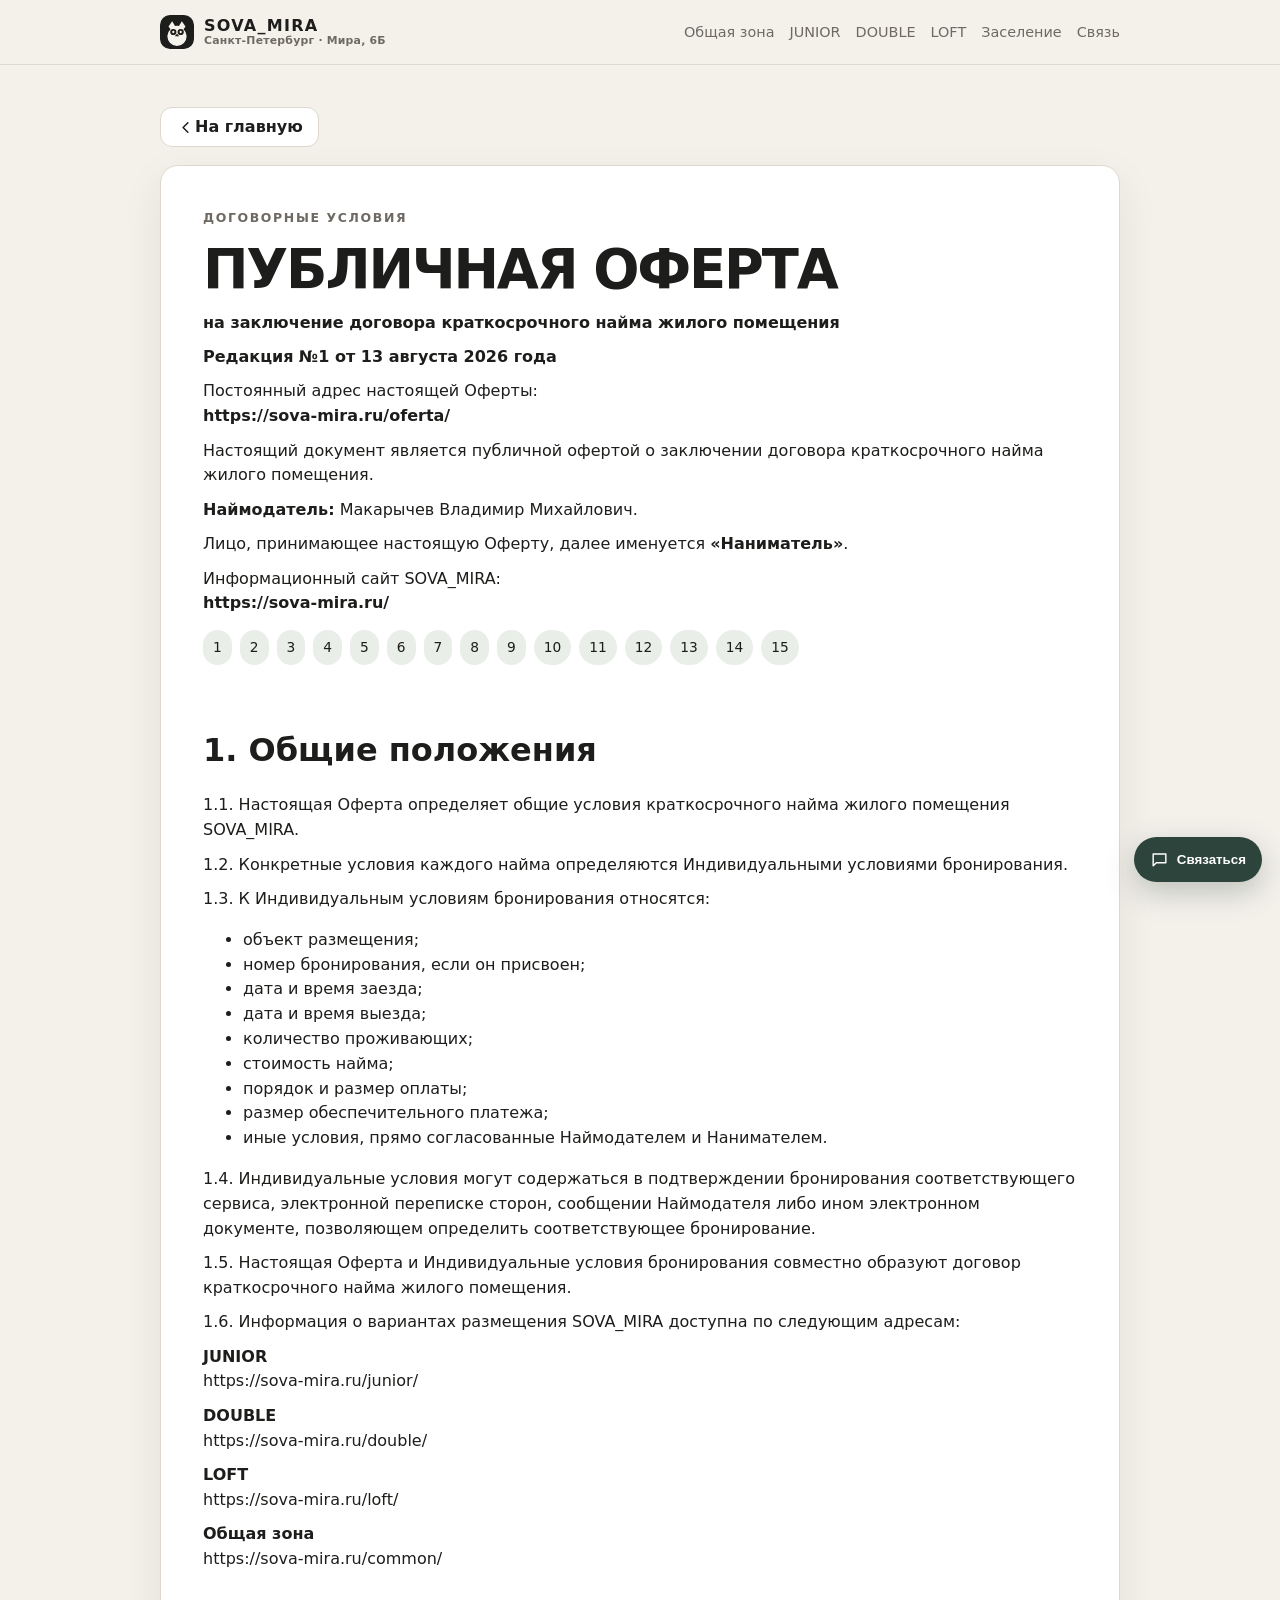
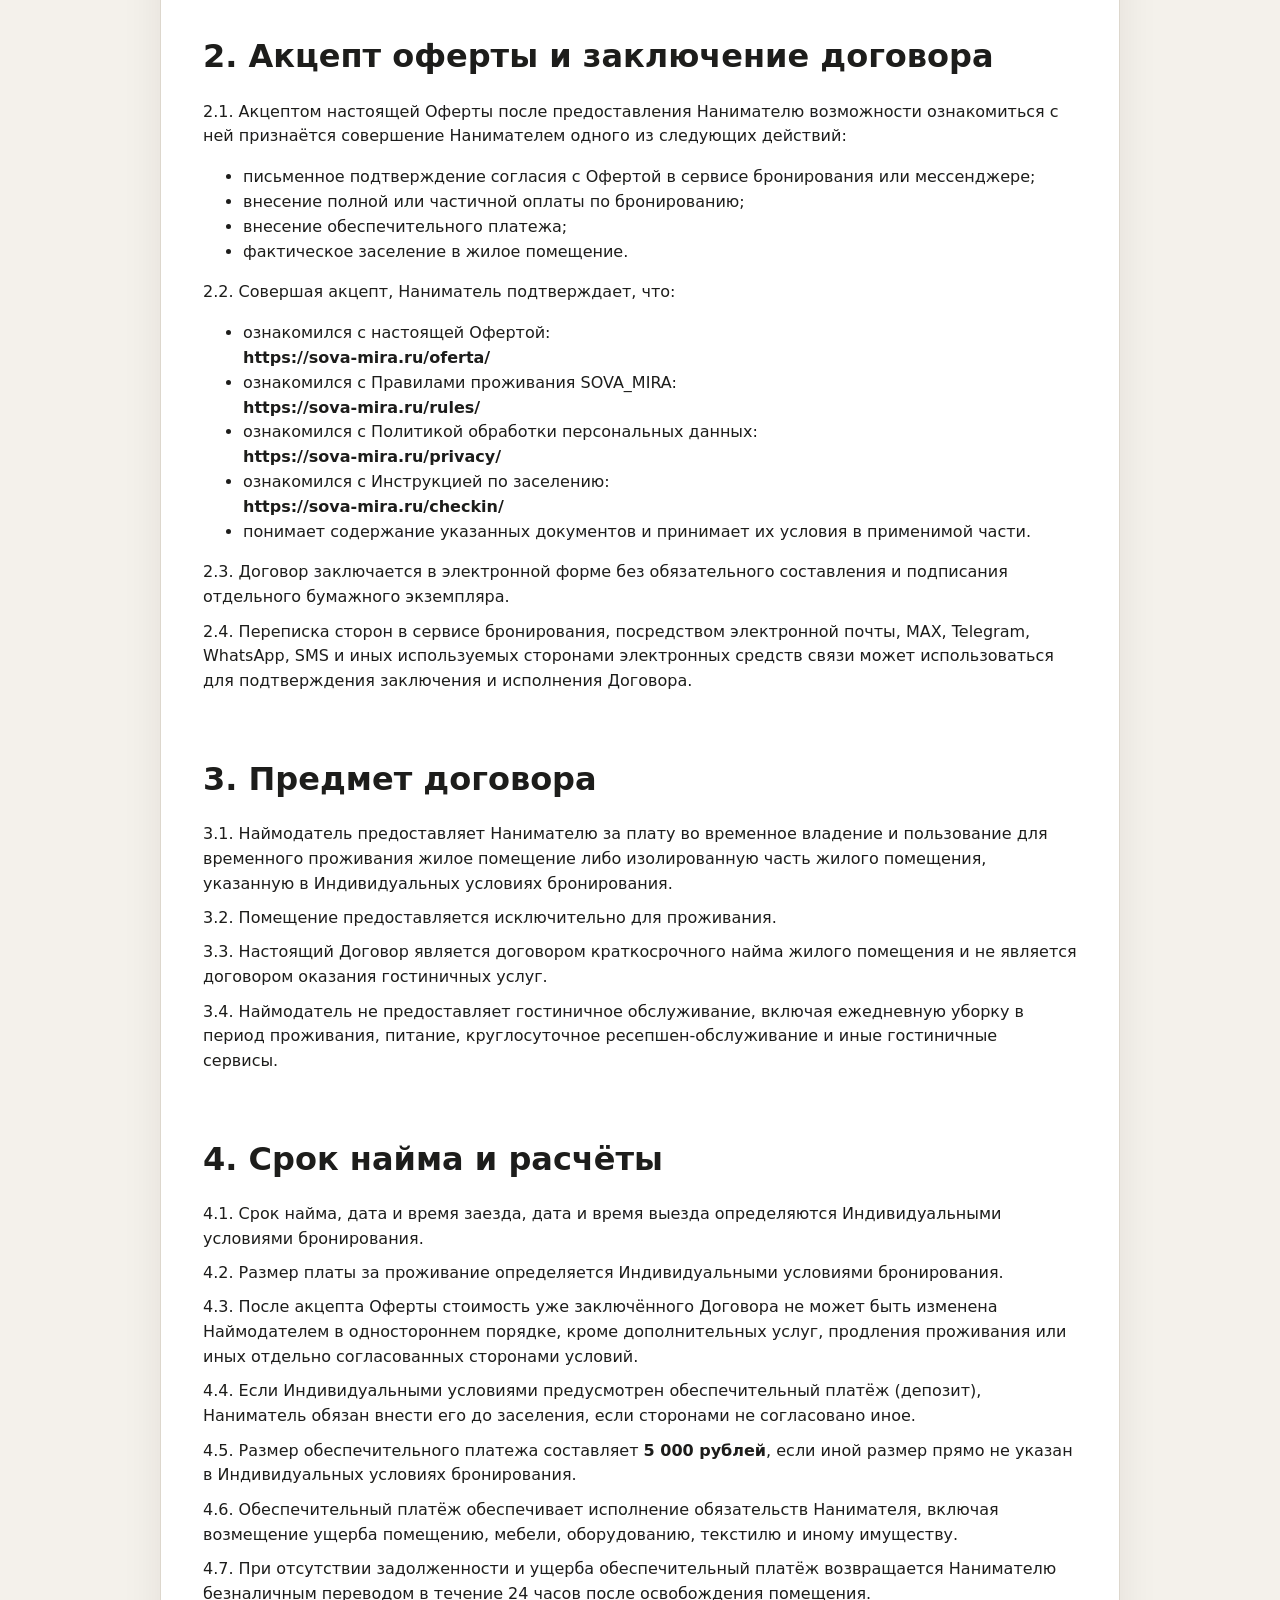
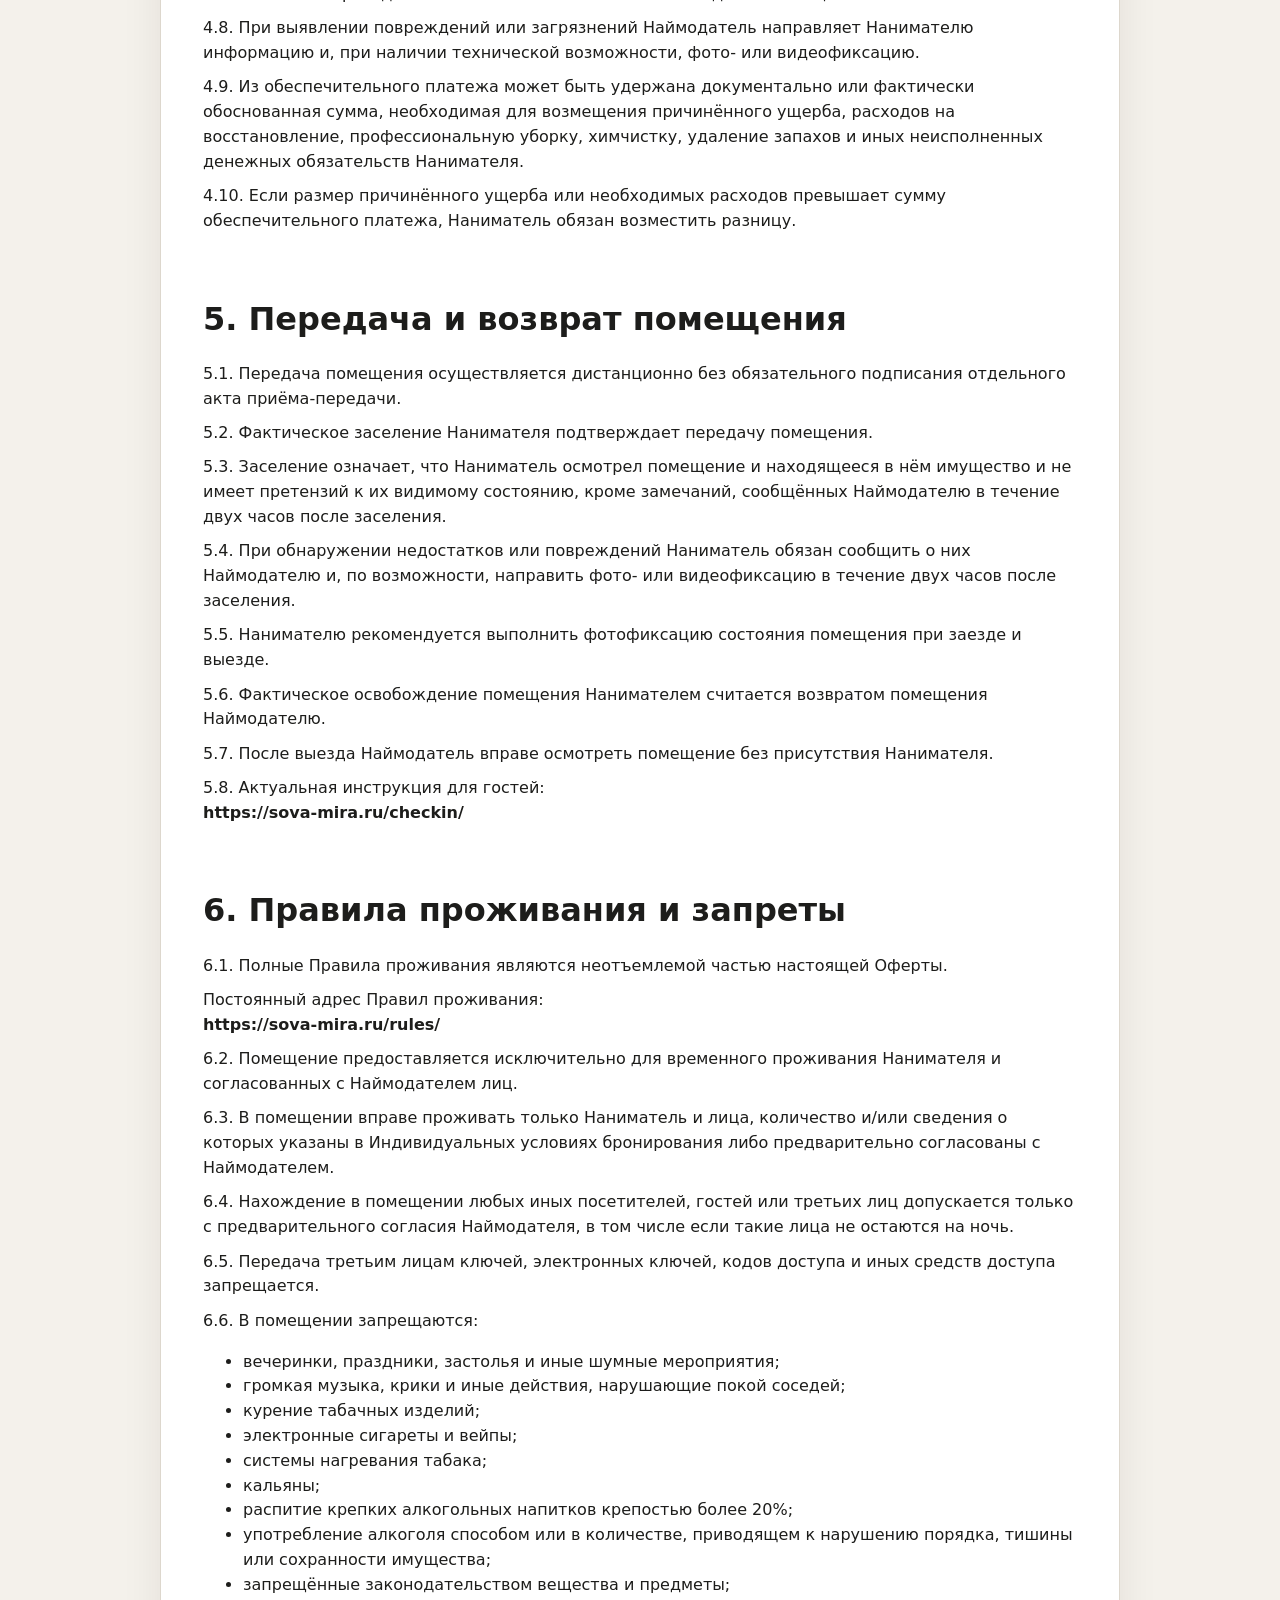
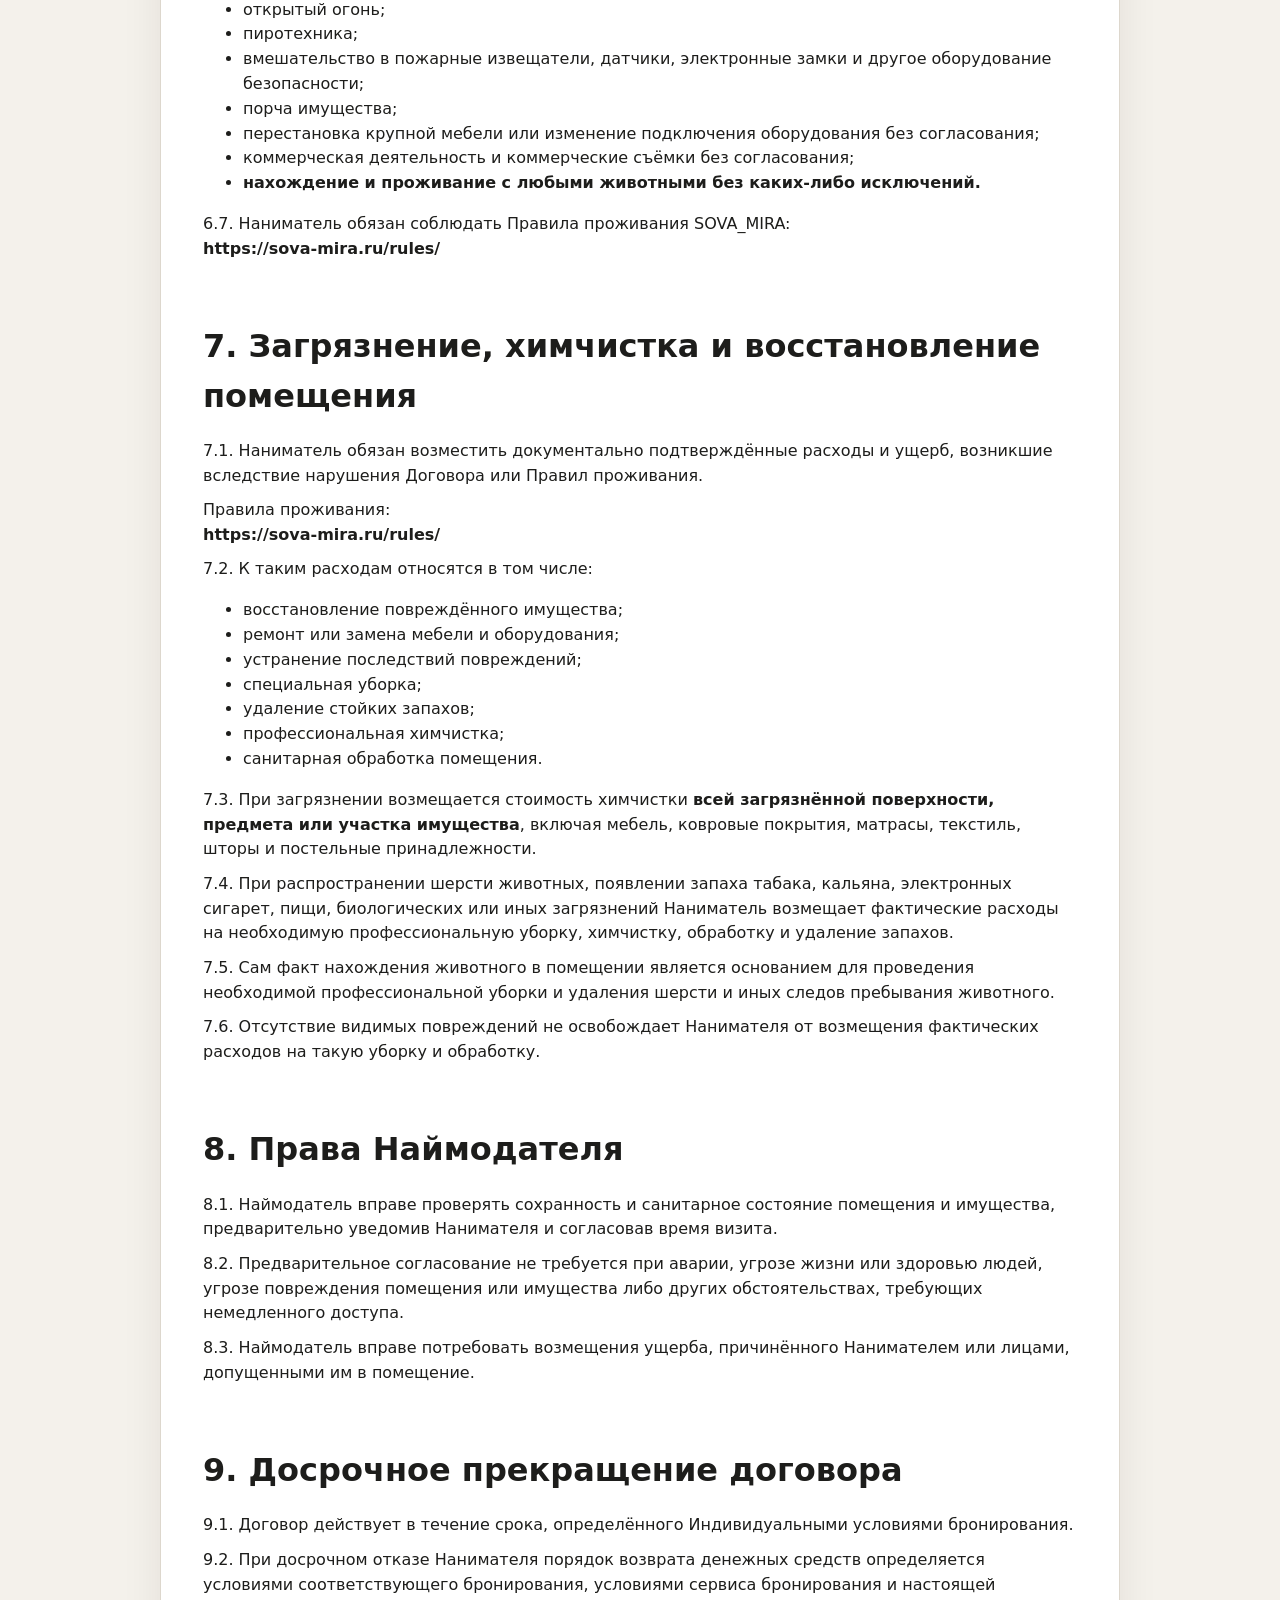
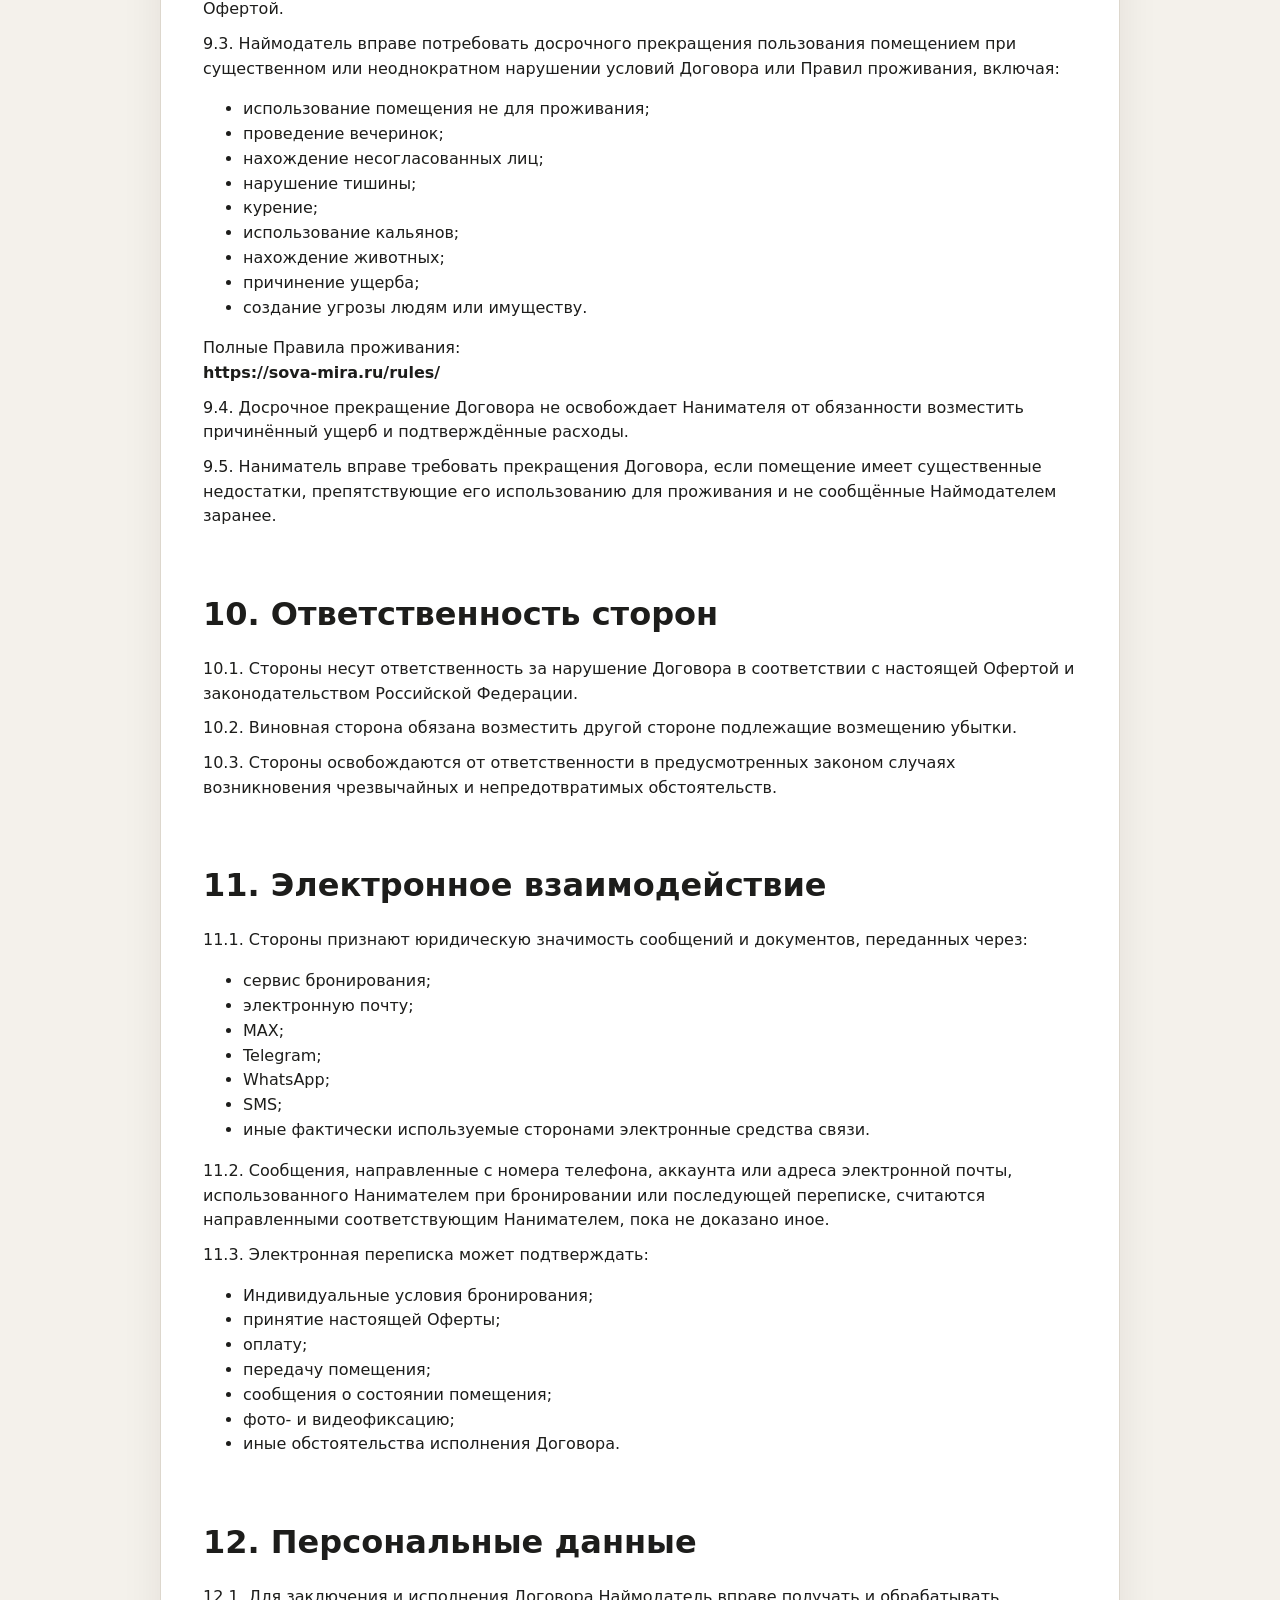
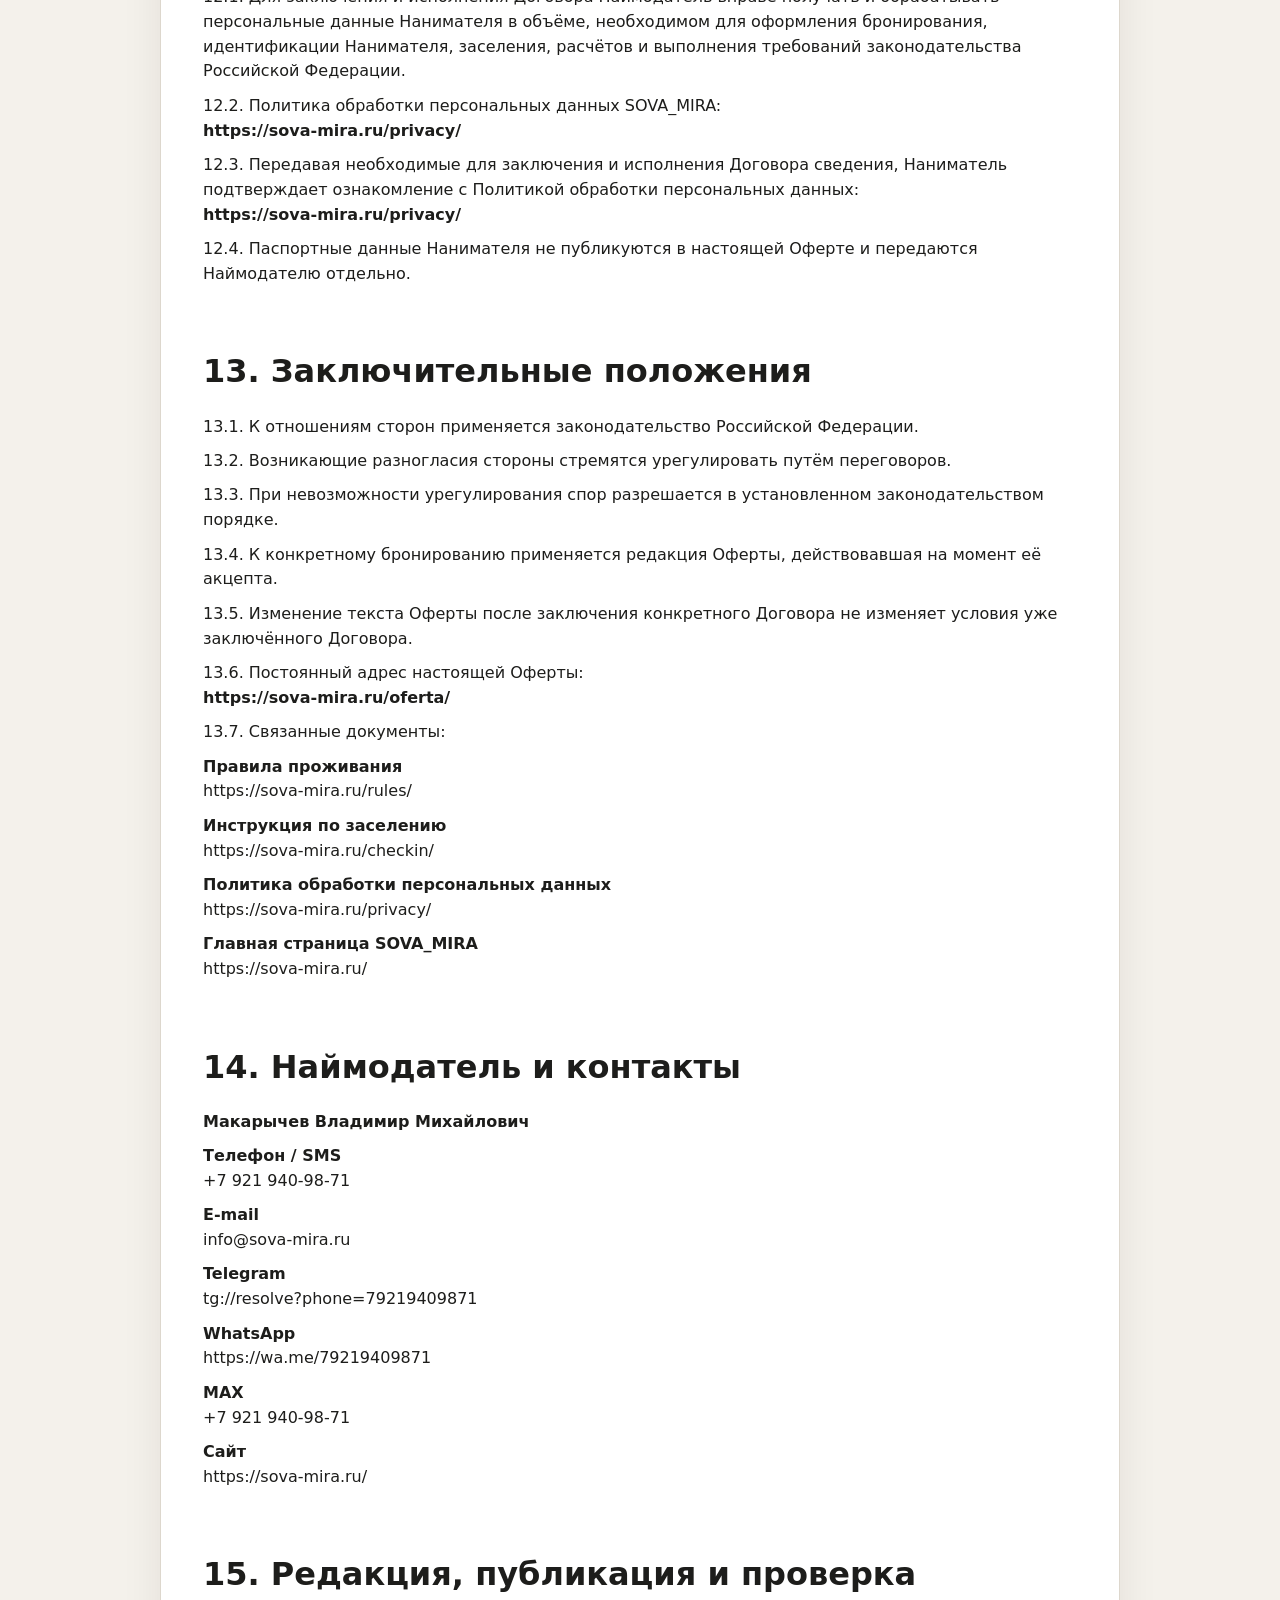
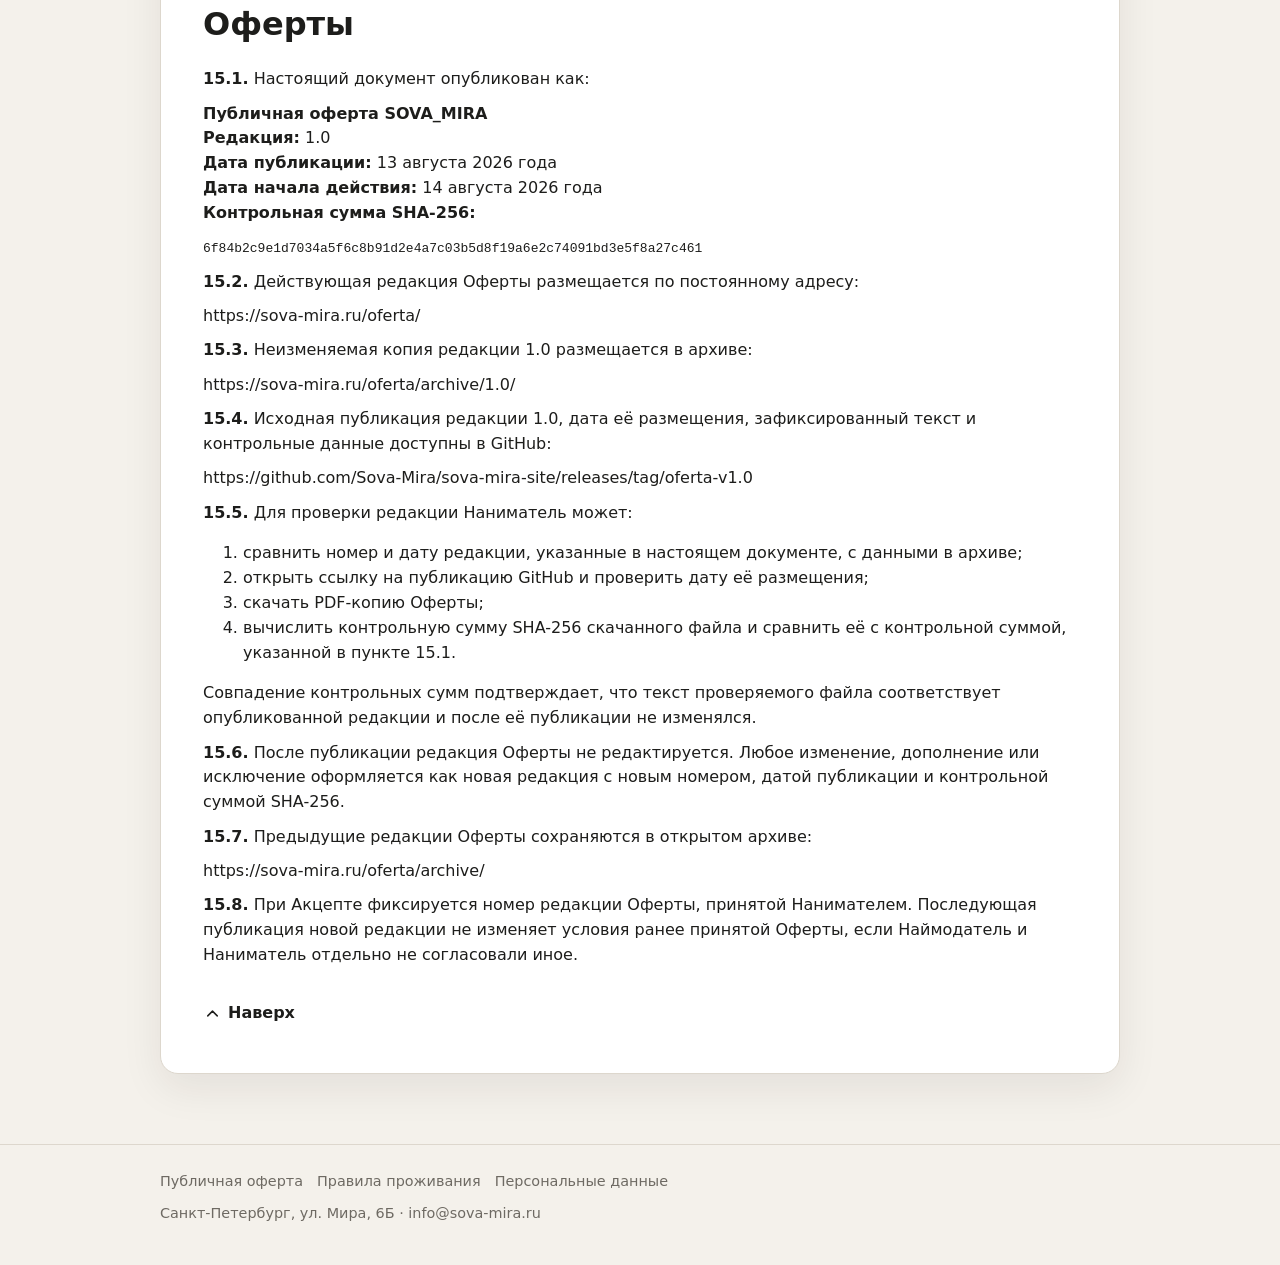
==== oferta/index.html @ 156032dc "Публикация последней версии сайта SITE4" ====
<!doctype html>
<html lang="ru">
<head>
<meta charset="utf-8">
<meta name="viewport" content="width=device-width,initial-scale=1">
<title>Публичная оферта — SOVA_MIRA</title>
<meta name="description" content="Публичная оферта SOVA_MIRA на заключение договора краткосрочного найма жилого помещения">
<link rel="stylesheet" href="/assets/styles.css"><link rel="icon" href="/favicon.svg" type="image/svg+xml">
</head>
<body>
<header><div class="wrap nav">
<a class="brand" href="/"><img src="/assets/logo.svg" alt="SOVA_MIRA"><span class="brand-copy"><span>SOVA_MIRA</span><small>Санкт-Петербург · Мира, 6Б</small></span></a>
<button class="nav-toggle" aria-label="Меню"><span class="icon"><svg viewBox="0 0 24 24" aria-hidden="true"><path d="M4 7h16M4 12h16M4 17h16" fill="none" stroke="currentColor" stroke-width="1.9" stroke-linecap="round"/></svg></span></button>
<nav>
<a href="/common/">Общая зона</a><a href="/junior/">JUNIOR</a><a href="/double/">DOUBLE</a><a href="/loft/">LOFT</a><a href="/checkin/">Заселение</a><a href="/#contact">Связь</a>
</nav></div></header>

<main><div class="wrap">
<div class="room-actions"><a class="btn" href="/"><span class="icon"><svg viewBox="0 0 24 24" aria-hidden="true"><path d="M15 18 9 12l6-6" fill="none" stroke="currentColor" stroke-width="1.9" stroke-linecap="round" stroke-linejoin="round"/></svg></span> На главную</a></div><article class="doc" id="top">
<div class="kicker">Договорные условия</div>
<h1>ПУБЛИЧНАЯ ОФЕРТА</h1>
<p><strong>на заключение договора краткосрочного найма жилого помещения</strong></p>

<p><strong>Редакция №1 от 13 августа 2026 года</strong></p>

<p>Постоянный адрес настоящей Оферты:<br>
<strong>https://sova-mira.ru/oferta/</strong></p>

<p>Настоящий документ является публичной офертой о заключении договора краткосрочного найма жилого помещения.</p>

<p><strong>Наймодатель:</strong> Макарычев Владимир Михайлович.</p>

<p>Лицо, принимающее настоящую Оферту, далее именуется <strong>«Наниматель»</strong>.</p>

<p>Информационный сайт SOVA_MIRA:<br>
<strong>https://sova-mira.ru/</strong></p><div class="legal-toc"><a href="#sec-1">1</a><a href="#sec-2">2</a><a href="#sec-3">3</a><a href="#sec-4">4</a><a href="#sec-5">5</a><a href="#sec-6">6</a><a href="#sec-7">7</a><a href="#sec-8">8</a><a href="#sec-9">9</a><a href="#sec-10">10</a><a href="#sec-11">11</a><a href="#sec-12">12</a><a href="#sec-13">13</a><a href="#sec-14">14</a><a href="#sec-15">15</a></div><h2 id="sec-1">1. Общие положения</h2>

<p>1.1. Настоящая Оферта определяет общие условия краткосрочного найма жилого помещения SOVA_MIRA.</p>

<p>1.2. Конкретные условия каждого найма определяются Индивидуальными условиями бронирования.</p>

<p>1.3. К Индивидуальным условиям бронирования относятся:</p>
<ul>
<li>объект размещения;</li>
<li>номер бронирования, если он присвоен;</li>
<li>дата и время заезда;</li>
<li>дата и время выезда;</li>
<li>количество проживающих;</li>
<li>стоимость найма;</li>
<li>порядок и размер оплаты;</li>
<li>размер обеспечительного платежа;</li>
<li>иные условия, прямо согласованные Наймодателем и Нанимателем.</li>
</ul>

<p>1.4. Индивидуальные условия могут содержаться в подтверждении бронирования соответствующего сервиса, электронной переписке сторон, сообщении Наймодателя либо ином электронном документе, позволяющем определить соответствующее бронирование.</p>

<p>1.5. Настоящая Оферта и Индивидуальные условия бронирования совместно образуют договор краткосрочного найма жилого помещения.</p>

<p>1.6. Информация о вариантах размещения SOVA_MIRA доступна по следующим адресам:</p>

<p><strong>JUNIOR</strong><br>
https://sova-mira.ru/junior/</p>

<p><strong>DOUBLE</strong><br>
https://sova-mira.ru/double/</p>

<p><strong>LOFT</strong><br>
https://sova-mira.ru/loft/</p>

<p><strong>Общая зона</strong><br>
https://sova-mira.ru/common/</p>

<h2 id="sec-2">2. Акцепт оферты и заключение договора</h2>

<p>2.1. Акцептом настоящей Оферты после предоставления Нанимателю возможности ознакомиться с ней признаётся совершение Нанимателем одного из следующих действий:</p>
<ul>
<li>письменное подтверждение согласия с Офертой в сервисе бронирования или мессенджере;</li>
<li>внесение полной или частичной оплаты по бронированию;</li>
<li>внесение обеспечительного платежа;</li>
<li>фактическое заселение в жилое помещение.</li>
</ul>

<p>2.2. Совершая акцепт, Наниматель подтверждает, что:</p>
<ul>
<li>ознакомился с настоящей Офертой:<br><strong>https://sova-mira.ru/oferta/</strong></li>
<li>ознакомился с Правилами проживания SOVA_MIRA:<br><strong>https://sova-mira.ru/rules/</strong></li>
<li>ознакомился с Политикой обработки персональных данных:<br><strong>https://sova-mira.ru/privacy/</strong></li>
<li>ознакомился с Инструкцией по заселению:<br><strong>https://sova-mira.ru/checkin/</strong></li>
<li>понимает содержание указанных документов и принимает их условия в применимой части.</li>
</ul>

<p>2.3. Договор заключается в электронной форме без обязательного составления и подписания отдельного бумажного экземпляра.</p>

<p>2.4. Переписка сторон в сервисе бронирования, посредством электронной почты, MAX, Telegram, WhatsApp, SMS и иных используемых сторонами электронных средств связи может использоваться для подтверждения заключения и исполнения Договора.</p>

<h2 id="sec-3">3. Предмет договора</h2>

<p>3.1. Наймодатель предоставляет Нанимателю за плату во временное владение и пользование для временного проживания жилое помещение либо изолированную часть жилого помещения, указанную в Индивидуальных условиях бронирования.</p>

<p>3.2. Помещение предоставляется исключительно для проживания.</p>

<p>3.3. Настоящий Договор является договором краткосрочного найма жилого помещения и не является договором оказания гостиничных услуг.</p>

<p>3.4. Наймодатель не предоставляет гостиничное обслуживание, включая ежедневную уборку в период проживания, питание, круглосуточное ресепшен-обслуживание и иные гостиничные сервисы.</p>

<h2 id="sec-4">4. Срок найма и расчёты</h2>

<p>4.1. Срок найма, дата и время заезда, дата и время выезда определяются Индивидуальными условиями бронирования.</p>

<p>4.2. Размер платы за проживание определяется Индивидуальными условиями бронирования.</p>

<p>4.3. После акцепта Оферты стоимость уже заключённого Договора не может быть изменена Наймодателем в одностороннем порядке, кроме дополнительных услуг, продления проживания или иных отдельно согласованных сторонами условий.</p>

<p>4.4. Если Индивидуальными условиями предусмотрен обеспечительный платёж (депозит), Наниматель обязан внести его до заселения, если сторонами не согласовано иное.</p>

<p>4.5. Размер обеспечительного платежа составляет <strong>5 000 рублей</strong>, если иной размер прямо не указан в Индивидуальных условиях бронирования.</p>

<p>4.6. Обеспечительный платёж обеспечивает исполнение обязательств Нанимателя, включая возмещение ущерба помещению, мебели, оборудованию, текстилю и иному имуществу.</p>

<p>4.7. При отсутствии задолженности и ущерба обеспечительный платёж возвращается Нанимателю безналичным переводом в течение 24 часов после освобождения помещения.</p>

<p>4.8. При выявлении повреждений или загрязнений Наймодатель направляет Нанимателю информацию и, при наличии технической возможности, фото- или видеофиксацию.</p>

<p>4.9. Из обеспечительного платежа может быть удержана документально или фактически обоснованная сумма, необходимая для возмещения причинённого ущерба, расходов на восстановление, профессиональную уборку, химчистку, удаление запахов и иных неисполненных денежных обязательств Нанимателя.</p>

<p>4.10. Если размер причинённого ущерба или необходимых расходов превышает сумму обеспечительного платежа, Наниматель обязан возместить разницу.</p>

<h2 id="sec-5">5. Передача и возврат помещения</h2>

<p>5.1. Передача помещения осуществляется дистанционно без обязательного подписания отдельного акта приёма-передачи.</p>

<p>5.2. Фактическое заселение Нанимателя подтверждает передачу помещения.</p>

<p>5.3. Заселение означает, что Наниматель осмотрел помещение и находящееся в нём имущество и не имеет претензий к их видимому состоянию, кроме замечаний, сообщённых Наймодателю в течение двух часов после заселения.</p>

<p>5.4. При обнаружении недостатков или повреждений Наниматель обязан сообщить о них Наймодателю и, по возможности, направить фото- или видеофиксацию в течение двух часов после заселения.</p>

<p>5.5. Нанимателю рекомендуется выполнить фотофиксацию состояния помещения при заезде и выезде.</p>

<p>5.6. Фактическое освобождение помещения Нанимателем считается возвратом помещения Наймодателю.</p>

<p>5.7. После выезда Наймодатель вправе осмотреть помещение без присутствия Нанимателя.</p>

<p>5.8. Актуальная инструкция для гостей:<br>
<strong>https://sova-mira.ru/checkin/</strong></p>

<h2 id="sec-6">6. Правила проживания и запреты</h2>

<p>6.1. Полные Правила проживания являются неотъемлемой частью настоящей Оферты.</p>

<p>Постоянный адрес Правил проживания:<br>
<strong>https://sova-mira.ru/rules/</strong></p>

<p>6.2. Помещение предоставляется исключительно для временного проживания Нанимателя и согласованных с Наймодателем лиц.</p>

<p>6.3. В помещении вправе проживать только Наниматель и лица, количество и/или сведения о которых указаны в Индивидуальных условиях бронирования либо предварительно согласованы с Наймодателем.</p>

<p>6.4. Нахождение в помещении любых иных посетителей, гостей или третьих лиц допускается только с предварительного согласия Наймодателя, в том числе если такие лица не остаются на ночь.</p>

<p>6.5. Передача третьим лицам ключей, электронных ключей, кодов доступа и иных средств доступа запрещается.</p>

<p>6.6. В помещении запрещаются:</p>
<ul>
<li>вечеринки, праздники, застолья и иные шумные мероприятия;</li>
<li>громкая музыка, крики и иные действия, нарушающие покой соседей;</li>
<li>курение табачных изделий;</li>
<li>электронные сигареты и вейпы;</li>
<li>системы нагревания табака;</li>
<li>кальяны;</li>
<li>распитие крепких алкогольных напитков крепостью более 20%;</li>
<li>употребление алкоголя способом или в количестве, приводящем к нарушению порядка, тишины или сохранности имущества;</li>
<li>запрещённые законодательством вещества и предметы;</li>
<li>открытый огонь;</li>
<li>пиротехника;</li>
<li>вмешательство в пожарные извещатели, датчики, электронные замки и другое оборудование безопасности;</li>
<li>порча имущества;</li>
<li>перестановка крупной мебели или изменение подключения оборудования без согласования;</li>
<li>коммерческая деятельность и коммерческие съёмки без согласования;</li>
<li><strong>нахождение и проживание с любыми животными без каких-либо исключений.</strong></li>
</ul>

<p>6.7. Наниматель обязан соблюдать Правила проживания SOVA_MIRA:<br>
<strong>https://sova-mira.ru/rules/</strong></p>

<h2 id="sec-7">7. Загрязнение, химчистка и восстановление помещения</h2>

<p>7.1. Наниматель обязан возместить документально подтверждённые расходы и ущерб, возникшие вследствие нарушения Договора или Правил проживания.</p>

<p>Правила проживания:<br>
<strong>https://sova-mira.ru/rules/</strong></p>

<p>7.2. К таким расходам относятся в том числе:</p>
<ul>
<li>восстановление повреждённого имущества;</li>
<li>ремонт или замена мебели и оборудования;</li>
<li>устранение последствий повреждений;</li>
<li>специальная уборка;</li>
<li>удаление стойких запахов;</li>
<li>профессиональная химчистка;</li>
<li>санитарная обработка помещения.</li>
</ul>

<p>7.3. При загрязнении возмещается стоимость химчистки <strong>всей загрязнённой поверхности, предмета или участка имущества</strong>, включая мебель, ковровые покрытия, матрасы, текстиль, шторы и постельные принадлежности.</p>

<p>7.4. При распространении шерсти животных, появлении запаха табака, кальяна, электронных сигарет, пищи, биологических или иных загрязнений Наниматель возмещает фактические расходы на необходимую профессиональную уборку, химчистку, обработку и удаление запахов.</p>

<p>7.5. Сам факт нахождения животного в помещении является основанием для проведения необходимой профессиональной уборки и удаления шерсти и иных следов пребывания животного.</p>

<p>7.6. Отсутствие видимых повреждений не освобождает Нанимателя от возмещения фактических расходов на такую уборку и обработку.</p>

<h2 id="sec-8">8. Права Наймодателя</h2>

<p>8.1. Наймодатель вправе проверять сохранность и санитарное состояние помещения и имущества, предварительно уведомив Нанимателя и согласовав время визита.</p>

<p>8.2. Предварительное согласование не требуется при аварии, угрозе жизни или здоровью людей, угрозе повреждения помещения или имущества либо других обстоятельствах, требующих немедленного доступа.</p>

<p>8.3. Наймодатель вправе потребовать возмещения ущерба, причинённого Нанимателем или лицами, допущенными им в помещение.</p>

<h2 id="sec-9">9. Досрочное прекращение договора</h2>

<p>9.1. Договор действует в течение срока, определённого Индивидуальными условиями бронирования.</p>

<p>9.2. При досрочном отказе Нанимателя порядок возврата денежных средств определяется условиями соответствующего бронирования, условиями сервиса бронирования и настоящей Офертой.</p>

<p>9.3. Наймодатель вправе потребовать досрочного прекращения пользования помещением при существенном или неоднократном нарушении условий Договора или Правил проживания, включая:</p>
<ul>
<li>использование помещения не для проживания;</li>
<li>проведение вечеринок;</li>
<li>нахождение несогласованных лиц;</li>
<li>нарушение тишины;</li>
<li>курение;</li>
<li>использование кальянов;</li>
<li>нахождение животных;</li>
<li>причинение ущерба;</li>
<li>создание угрозы людям или имуществу.</li>
</ul>

<p>Полные Правила проживания:<br>
<strong>https://sova-mira.ru/rules/</strong></p>

<p>9.4. Досрочное прекращение Договора не освобождает Нанимателя от обязанности возместить причинённый ущерб и подтверждённые расходы.</p>

<p>9.5. Наниматель вправе требовать прекращения Договора, если помещение имеет существенные недостатки, препятствующие его использованию для проживания и не сообщённые Наймодателем заранее.</p>

<h2 id="sec-10">10. Ответственность сторон</h2>

<p>10.1. Стороны несут ответственность за нарушение Договора в соответствии с настоящей Офертой и законодательством Российской Федерации.</p>

<p>10.2. Виновная сторона обязана возместить другой стороне подлежащие возмещению убытки.</p>

<p>10.3. Стороны освобождаются от ответственности в предусмотренных законом случаях возникновения чрезвычайных и непредотвратимых обстоятельств.</p>

<h2 id="sec-11">11. Электронное взаимодействие</h2>

<p>11.1. Стороны признают юридическую значимость сообщений и документов, переданных через:</p>
<ul>
<li>сервис бронирования;</li>
<li>электронную почту;</li>
<li>MAX;</li>
<li>Telegram;</li>
<li>WhatsApp;</li>
<li>SMS;</li>
<li>иные фактически используемые сторонами электронные средства связи.</li>
</ul>

<p>11.2. Сообщения, направленные с номера телефона, аккаунта или адреса электронной почты, использованного Нанимателем при бронировании или последующей переписке, считаются направленными соответствующим Нанимателем, пока не доказано иное.</p>

<p>11.3. Электронная переписка может подтверждать:</p>
<ul>
<li>Индивидуальные условия бронирования;</li>
<li>принятие настоящей Оферты;</li>
<li>оплату;</li>
<li>передачу помещения;</li>
<li>сообщения о состоянии помещения;</li>
<li>фото- и видеофиксацию;</li>
<li>иные обстоятельства исполнения Договора.</li>
</ul>

<h2 id="sec-12">12. Персональные данные</h2>

<p>12.1. Для заключения и исполнения Договора Наймодатель вправе получать и обрабатывать персональные данные Нанимателя в объёме, необходимом для оформления бронирования, идентификации Нанимателя, заселения, расчётов и выполнения требований законодательства Российской Федерации.</p>

<p>12.2. Политика обработки персональных данных SOVA_MIRA:<br>
<strong>https://sova-mira.ru/privacy/</strong></p>

<p>12.3. Передавая необходимые для заключения и исполнения Договора сведения, Наниматель подтверждает ознакомление с Политикой обработки персональных данных:<br>
<strong>https://sova-mira.ru/privacy/</strong></p>

<p>12.4. Паспортные данные Нанимателя не публикуются в настоящей Оферте и передаются Наймодателю отдельно.</p>

<h2 id="sec-13">13. Заключительные положения</h2>

<p>13.1. К отношениям сторон применяется законодательство Российской Федерации.</p>

<p>13.2. Возникающие разногласия стороны стремятся урегулировать путём переговоров.</p>

<p>13.3. При невозможности урегулирования спор разрешается в установленном законодательством порядке.</p>

<p>13.4. К конкретному бронированию применяется редакция Оферты, действовавшая на момент её акцепта.</p>

<p>13.5. Изменение текста Оферты после заключения конкретного Договора не изменяет условия уже заключённого Договора.</p>

<p>13.6. Постоянный адрес настоящей Оферты:<br>
<strong>https://sova-mira.ru/oferta/</strong></p>

<p>13.7. Связанные документы:</p>

<p><strong>Правила проживания</strong><br>
https://sova-mira.ru/rules/</p>

<p><strong>Инструкция по заселению</strong><br>
https://sova-mira.ru/checkin/</p>

<p><strong>Политика обработки персональных данных</strong><br>
https://sova-mira.ru/privacy/</p>

<p><strong>Главная страница SOVA_MIRA</strong><br>
https://sova-mira.ru/</p>

<h2 id="sec-14">14. Наймодатель и контакты</h2>

<p><strong>Макарычев Владимир Михайлович</strong></p>

<p><strong>Телефон / SMS</strong><br>
+7 921 940-98-71</p>

<p><strong>E-mail</strong><br>
info@sova-mira.ru</p>

<p><strong>Telegram</strong><br>
tg://resolve?phone=79219409871</p>

<p><strong>WhatsApp</strong><br>
https://wa.me/79219409871</p>

<p><strong>MAX</strong><br>
+7 921 940-98-71</p>

<p><strong>Сайт</strong><br>
https://sova-mira.ru/</p>


<h2 id="sec-15">15. Редакция, публикация и проверка Оферты</h2>

<p><strong>15.1.</strong> Настоящий документ опубликован как:</p>

<p><strong>Публичная оферта SOVA_MIRA</strong><br>
<strong>Редакция:</strong> 1.0<br>
<strong>Дата публикации:</strong> 13 августа 2026 года<br>
<strong>Дата начала действия:</strong> 14 августа 2026 года<br>
<strong>Контрольная сумма SHA-256:</strong></p>

<p><code>6f84b2c9e1d7034a5f6c8b91d2e4a7c03b5d8f19a6e2c74091bd3e5f8a27c461</code></p>

<p><strong>15.2.</strong> Действующая редакция Оферты размещается по постоянному адресу:</p>

<p>https://sova-mira.ru/oferta/</p>

<p><strong>15.3.</strong> Неизменяемая копия редакции 1.0 размещается в архиве:</p>

<p>https://sova-mira.ru/oferta/archive/1.0/</p>

<p><strong>15.4.</strong> Исходная публикация редакции 1.0, дата её размещения, зафиксированный текст и контрольные данные доступны в GitHub:</p>

<p>https://github.com/Sova-Mira/sova-mira-site/releases/tag/oferta-v1.0</p>

<p><strong>15.5.</strong> Для проверки редакции Наниматель может:</p>

<ol>
<li>сравнить номер и дату редакции, указанные в настоящем документе, с данными в архиве;</li>
<li>открыть ссылку на публикацию GitHub и проверить дату её размещения;</li>
<li>скачать PDF-копию Оферты;</li>
<li>вычислить контрольную сумму SHA-256 скачанного файла и сравнить её с контрольной суммой, указанной в пункте 15.1.</li>
</ol>

<p>Совпадение контрольных сумм подтверждает, что текст проверяемого файла соответствует опубликованной редакции и после её публикации не изменялся.</p>

<p><strong>15.6.</strong> После публикации редакция Оферты не редактируется. Любое изменение, дополнение или исключение оформляется как новая редакция с новым номером, датой публикации и контрольной суммой SHA-256.</p>

<p><strong>15.7.</strong> Предыдущие редакции Оферты сохраняются в открытом архиве:</p>

<p>https://sova-mira.ru/oferta/archive/</p>

<p><strong>15.8.</strong> При Акцепте фиксируется номер редакции Оферты, принятой Нанимателем. Последующая публикация новой редакции не изменяет условия ранее принятой Оферты, если Наймодатель и Наниматель отдельно не согласовали иное.</p>

<a class="back-top" href="#top"><span class="icon"><svg viewBox="0 0 24 24" aria-hidden="true"><path d="m6 15 6-6 6 6" fill="none" stroke="currentColor" stroke-width="1.9" stroke-linecap="round" stroke-linejoin="round"/></svg></span> Наверх</a></article>
</div></main>

<footer><div class="wrap">
<div class="footer-links">
<a href="/oferta/">Публичная оферта</a>
<a href="/rules/">Правила проживания</a>
<a href="/privacy/">Персональные данные</a>
</div>
<div>Санкт-Петербург, ул. Мира, 6Б · info@sova-mira.ru</div>
</div></footer>
<div class="floating-contact">
<div class="contact-pop">
<a href="tel:+79219409871">MAX / звонок</a>
<a href="tg://resolve?phone=79219409871">Telegram</a>
<a href="https://wa.me/79219409871" target="_blank" rel="noopener">WhatsApp</a>
<a href="sms:+79219409871">SMS</a>
<a href="mailto:info@sova-mira.ru">E-mail</a>
</div>
<button type="button" data-contact-toggle><span class="icon"><svg viewBox="0 0 24 24" aria-hidden="true"><path d="M4 5h16v11H8l-4 4z" fill="none" stroke="currentColor" stroke-width="1.8" stroke-linejoin="round"/></svg></span> Связаться</button>
</div><script src="/assets/site.js"></script></body>
</html>
---- assets/styles.css ----
:root{--bg:#f4f1eb;--paper:#fff;--text:#1d1d1b;--muted:#6e6a63;--line:#ddd7cd;--accent:#2c443c;--soft:#e9eee9;--shadow:0 14px 40px rgba(36,31,25,.08)}
*{box-sizing:border-box}html{scroll-behavior:smooth}body{margin:0;background:var(--bg);color:var(--text);font-family:Inter,system-ui,-apple-system,BlinkMacSystemFont,"Segoe UI",Arial,sans-serif;line-height:1.55}
a{color:inherit}.wrap{width:min(960px,calc(100% - 28px));margin:auto}header{position:sticky;top:0;z-index:30;border-bottom:1px solid rgba(221,215,205,.9);background:rgba(244,241,235,.94);backdrop-filter:blur(12px)}
.nav{min-height:64px;display:flex;align-items:center;justify-content:space-between;gap:20px}.brand{text-decoration:none;font-weight:850;letter-spacing:.09em}nav{display:flex;gap:15px;flex-wrap:wrap}nav a{text-decoration:none;color:var(--muted);font-size:.9rem}
main{padding:42px 0 70px}.hero{padding:22px 0 28px}.kicker{text-transform:uppercase;letter-spacing:.13em;font-size:.78rem;font-weight:800;color:var(--muted)}h1{font-size:clamp(2.25rem,7vw,4.7rem);line-height:1;margin:.28em 0 .25em;letter-spacing:-.04em}h2{font-size:clamp(1.35rem,3vw,2rem);margin:0 0 .55em}.lead{max-width:720px;color:var(--muted);font-size:1.08rem}
.panel{background:var(--paper);border:1px solid var(--line);border-radius:18px;box-shadow:var(--shadow);padding:22px}.grid{display:grid;grid-template-columns:repeat(2,1fr);gap:14px}.link-card{display:flex;justify-content:space-between;align-items:center;gap:16px;text-decoration:none;background:var(--paper);border:1px solid var(--line);padding:18px 19px;border-radius:15px;box-shadow:0 8px 24px rgba(36,31,25,.05)}
.link-card small{display:block;color:var(--muted);margin-top:3px}.arrow{font-size:1.3rem;color:var(--muted)}.section{margin-top:28px}.contacts{display:flex;gap:10px;flex-wrap:wrap;margin-top:14px}.btn{display:inline-flex;align-items:center;justify-content:center;min-height:44px;padding:0 15px;border-radius:12px;border:1px solid var(--line);background:var(--paper);text-decoration:none;font-weight:750}.btn.primary{background:var(--accent);color:#fff;border-color:var(--accent)}.muted{color:var(--muted)}.note{padding:13px 15px;background:var(--soft);border-radius:12px;margin-top:16px}
.facts{display:flex;flex-wrap:wrap;gap:8px;margin:14px 0 22px}.fact{background:var(--soft);padding:7px 10px;border-radius:999px;font-size:.88rem}.gallery{display:grid;grid-template-columns:repeat(3,1fr);gap:10px}.gallery a{display:block;overflow:hidden;border-radius:13px;background:#ddd;aspect-ratio:4/3}.gallery img{width:100%;height:100%;object-fit:cover;display:block}.gallery a:first-child{grid-column:span 2;grid-row:span 2}.details{margin-top:26px}.doc{background:var(--paper);border:1px solid var(--line);border-radius:18px;padding:clamp(20px,4vw,42px);box-shadow:var(--shadow)}.doc h1{font-size:clamp(2rem,6vw,3.4rem)}.doc h2{margin-top:1.9em}.doc p{margin:.6em 0}
footer{border-top:1px solid var(--line);padding:25px 0 40px;color:var(--muted);font-size:.9rem}.footer-links{display:flex;gap:14px;flex-wrap:wrap;margin-bottom:10px}.footer-links a{text-decoration:none}
@media(max-width:720px){.nav{align-items:flex-start;flex-direction:column;padding:14px 0}nav{gap:11px}main{padding-top:26px}.grid{grid-template-columns:1fr}.gallery{grid-template-columns:repeat(2,1fr)}.gallery a:first-child{grid-column:span 2;grid-row:span 1;aspect-ratio:16/10}}


/* --- UI polish v2 --- */
.brand{display:flex;align-items:center;gap:10px}
.brand img{width:34px;height:34px;border-radius:10px;display:block}
.brand-copy{display:flex;flex-direction:column;line-height:1.02}
.brand-copy span:first-child{font-weight:850;letter-spacing:.08em}
.brand-copy small{font-size:.68rem;letter-spacing:.02em;color:var(--muted);font-weight:600}
.icon{width:19px;height:19px;display:inline-flex;vertical-align:-4px;flex:0 0 auto}
.icon svg{width:100%;height:100%;display:block}
.nav-toggle{display:none;border:1px solid var(--line);background:var(--paper);border-radius:10px;width:42px;height:42px;align-items:center;justify-content:center;color:var(--text)}
.thumb-card{display:grid;grid-template-columns:88px 1fr auto;align-items:center;gap:14px;padding:10px 14px}
.thumb-card img{width:88px;height:66px;object-fit:cover;border-radius:11px;display:block}
.quick-title{display:flex;align-items:center;gap:8px}
.fact{display:inline-flex;align-items:center;gap:7px}
.room-actions{display:flex;gap:10px;flex-wrap:wrap;margin:0 0 18px}
.room-actions .btn{min-height:40px}
.map-link{display:inline-flex;gap:8px;align-items:center;font-weight:700;text-decoration:none}
.gallery-preview{display:grid;grid-template-columns:2fr 1fr 1fr;grid-auto-rows:190px;gap:10px}
.gallery-preview a{overflow:hidden;border-radius:14px;background:#ddd;position:relative}
.gallery-preview a:first-child{grid-row:span 2}
.gallery-preview img{width:100%;height:100%;object-fit:cover;display:block}
.gallery-preview .more{position:absolute;right:10px;bottom:10px;background:rgba(0,0,0,.68);color:white;padding:7px 10px;border-radius:999px;font-size:.85rem;font-weight:750}
.lightbox{position:fixed;inset:0;background:rgba(12,12,12,.94);z-index:200;display:none;align-items:center;justify-content:center;padding:24px}
.lightbox.open{display:flex}
.lightbox img{max-width:min(92vw,1500px);max-height:84vh;object-fit:contain}
.lightbox-btn{position:absolute;border:0;background:rgba(255,255,255,.12);color:#fff;width:46px;height:46px;border-radius:50%;display:flex;align-items:center;justify-content:center;font-size:1.4rem}
.lightbox-close{top:18px;right:18px}
.lightbox-prev{left:18px;top:50%;transform:translateY(-50%)}
.lightbox-next{right:18px;top:50%;transform:translateY(-50%)}
.lightbox-count{position:absolute;bottom:18px;left:50%;transform:translateX(-50%);color:#fff;font-size:.9rem;background:rgba(255,255,255,.1);padding:7px 10px;border-radius:999px}
.floating-contact{position:fixed;right:18px;bottom:18px;z-index:90}
.floating-contact>button{border:0;background:var(--accent);color:white;border-radius:999px;padding:13px 16px;font-weight:800;box-shadow:0 10px 30px rgba(46,68,60,.28);display:flex;align-items:center;gap:8px}
.contact-pop{position:absolute;right:0;bottom:58px;display:none;background:var(--paper);border:1px solid var(--line);border-radius:15px;padding:10px;box-shadow:var(--shadow);min-width:180px}
.contact-pop.open{display:grid;gap:7px}
.contact-pop a{text-decoration:none;padding:9px 10px;border-radius:9px}
.contact-pop a:hover{background:var(--soft)}
.legal-toc{display:flex;gap:8px;flex-wrap:wrap;margin:14px 0 24px}
.legal-toc a{font-size:.86rem;text-decoration:none;background:var(--soft);padding:7px 10px;border-radius:999px}
.back-top{display:inline-flex;align-items:center;gap:6px;margin-top:24px;text-decoration:none;font-weight:750}
.logo-hero{display:flex;align-items:center;gap:14px}
.logo-hero img{width:58px;height:58px;border-radius:16px}
@media(max-width:720px){
  .nav{flex-direction:row;align-items:center;padding:12px 0}
  .nav-toggle{display:flex}
  nav{position:absolute;left:15px;right:15px;top:68px;display:none;flex-direction:column;background:var(--paper);border:1px solid var(--line);border-radius:14px;padding:12px;box-shadow:var(--shadow)}
  nav.open{display:flex}
  .brand-copy small{display:none}
  .thumb-card{grid-template-columns:74px 1fr auto}
  .thumb-card img{width:74px;height:58px}
  .gallery-preview{grid-template-columns:1fr 1fr;grid-auto-rows:150px}
  .gallery-preview a:first-child{grid-column:span 2;grid-row:auto;height:220px}
  .floating-contact{right:12px;bottom:12px}
  .lightbox-prev{left:8px}.lightbox-next{right:8px}
}
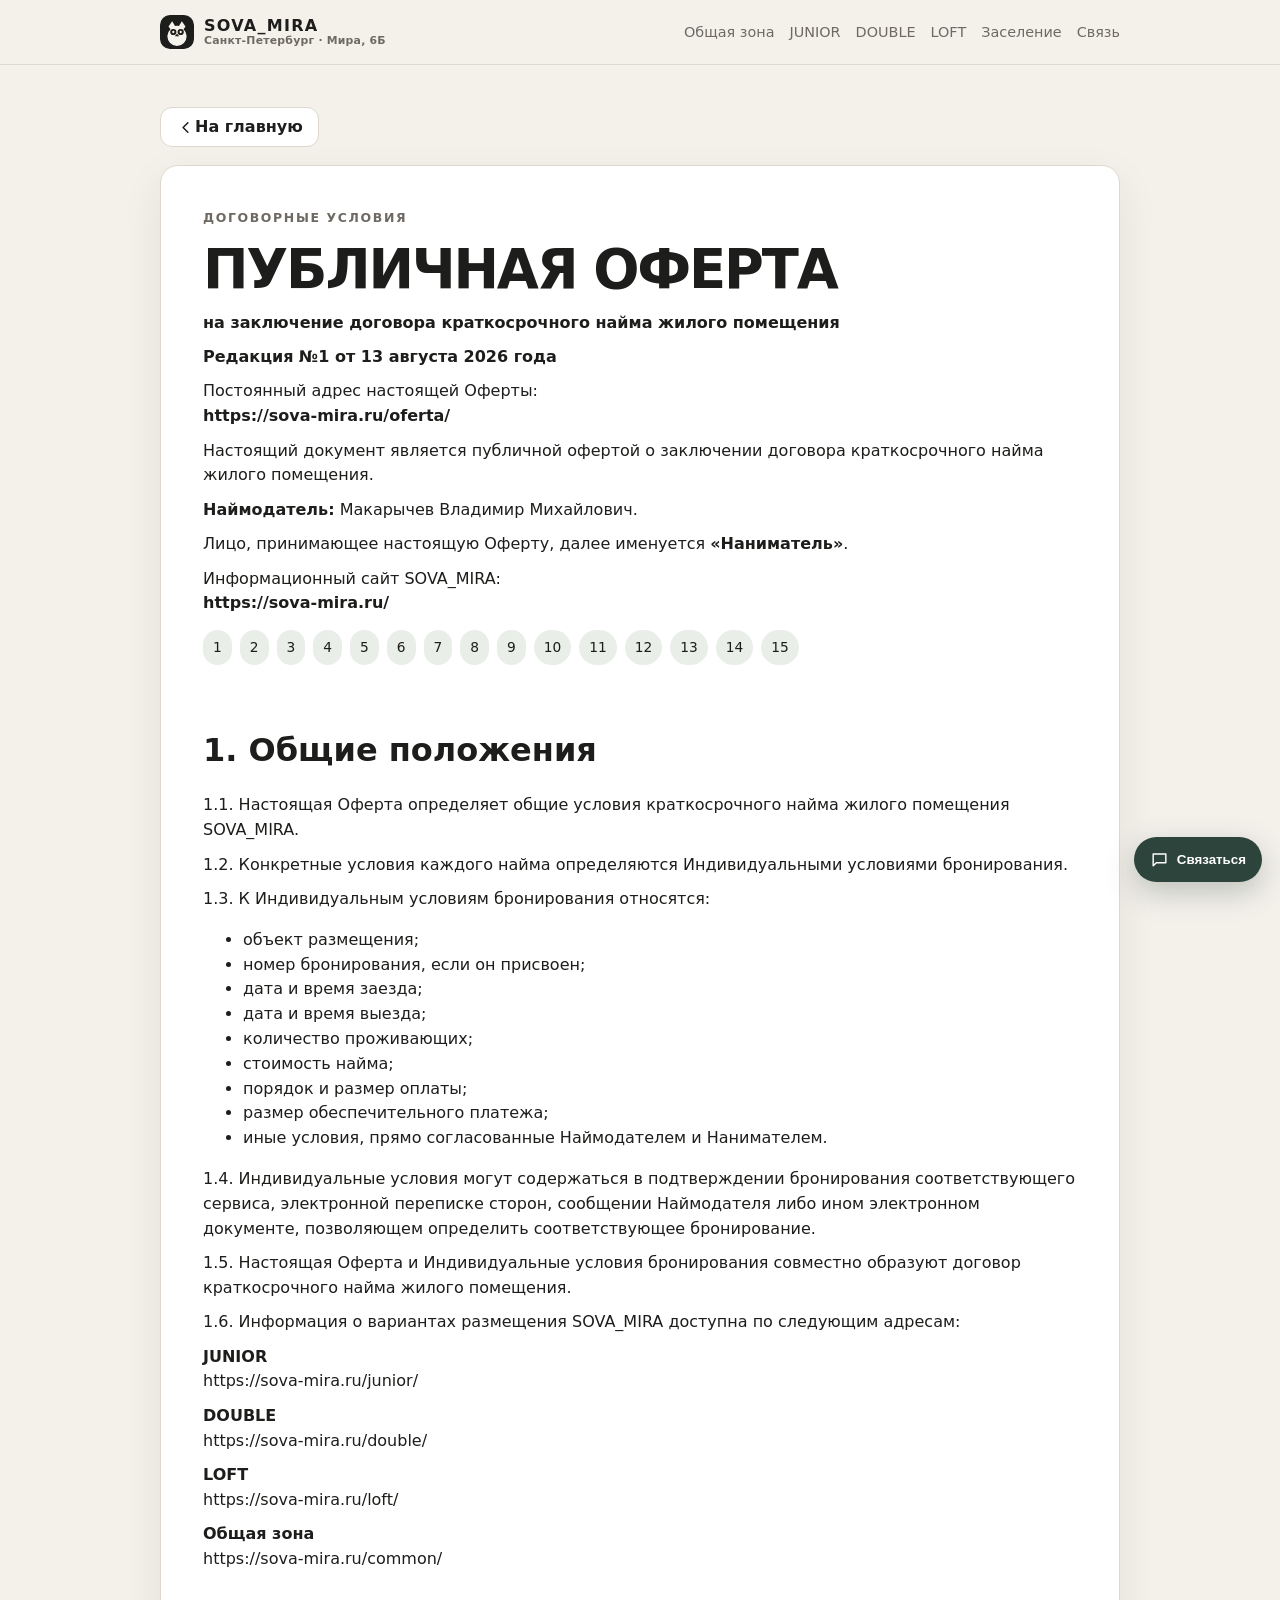
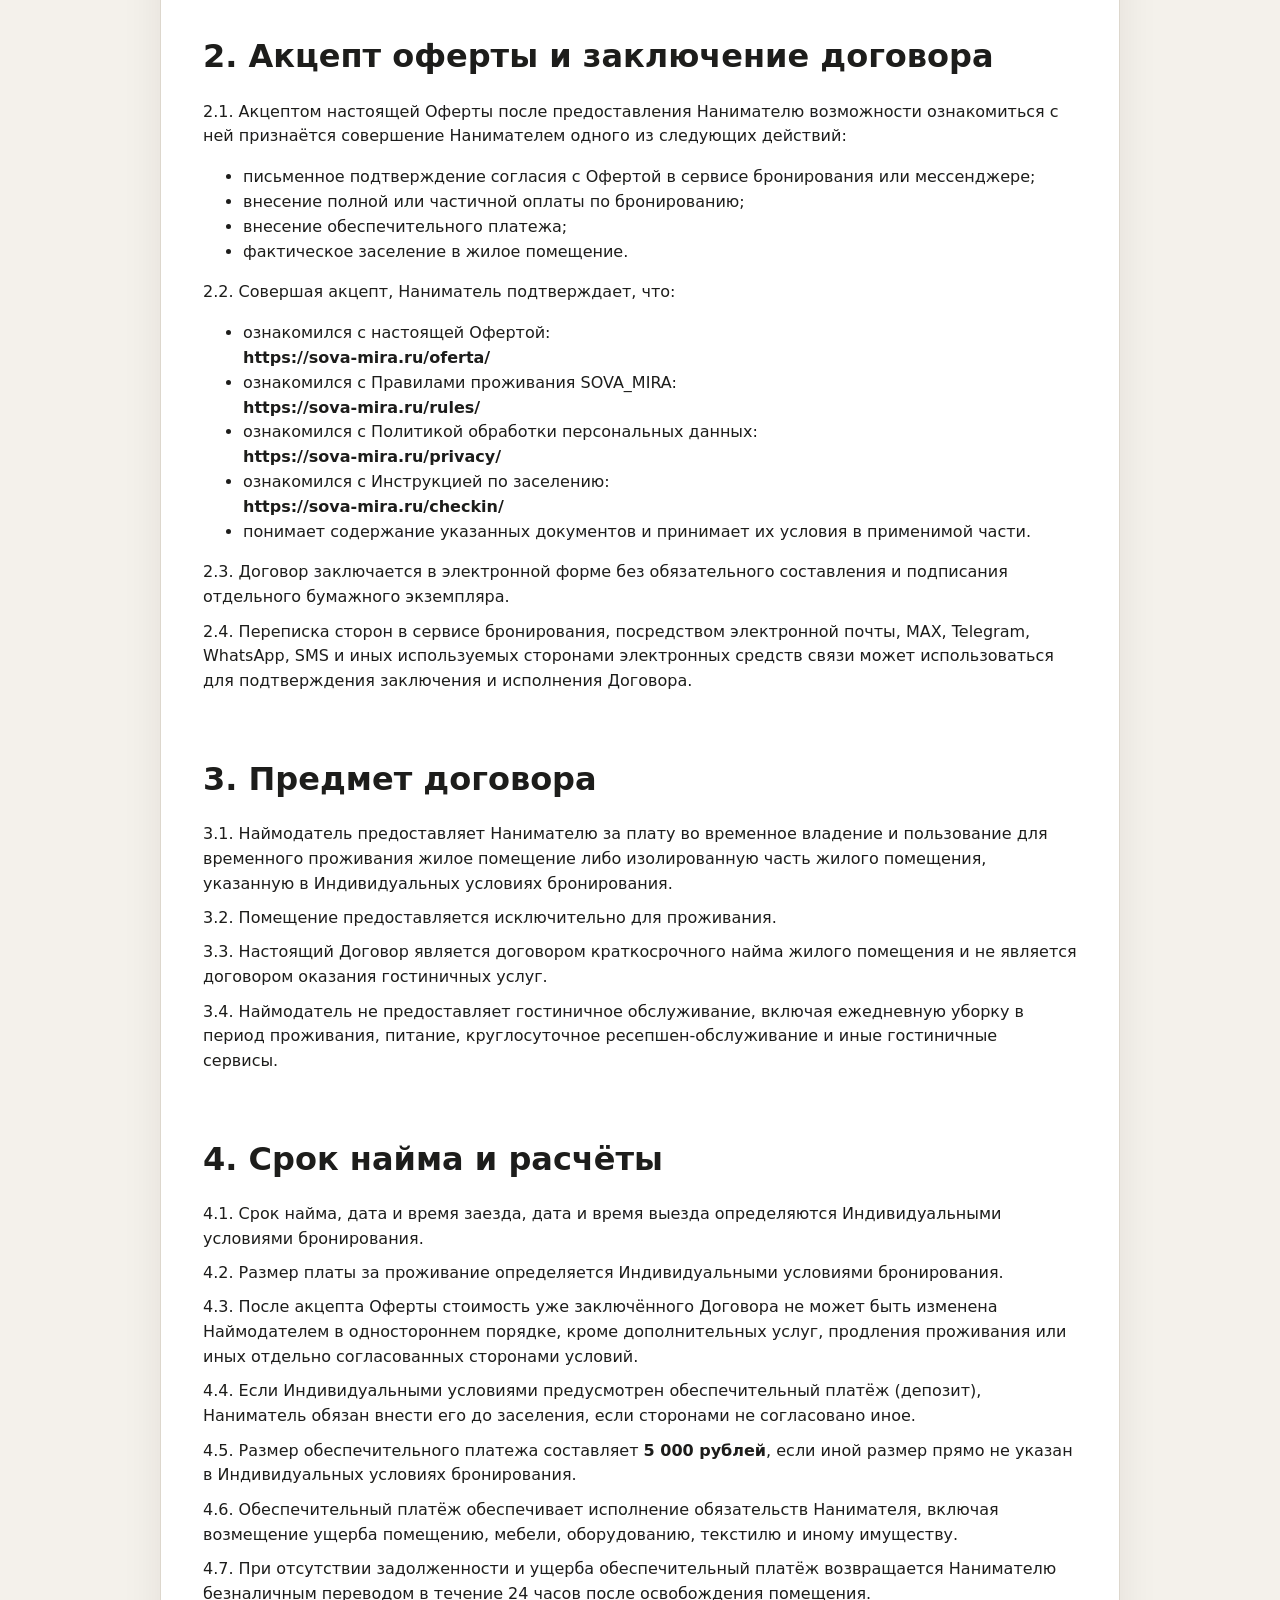
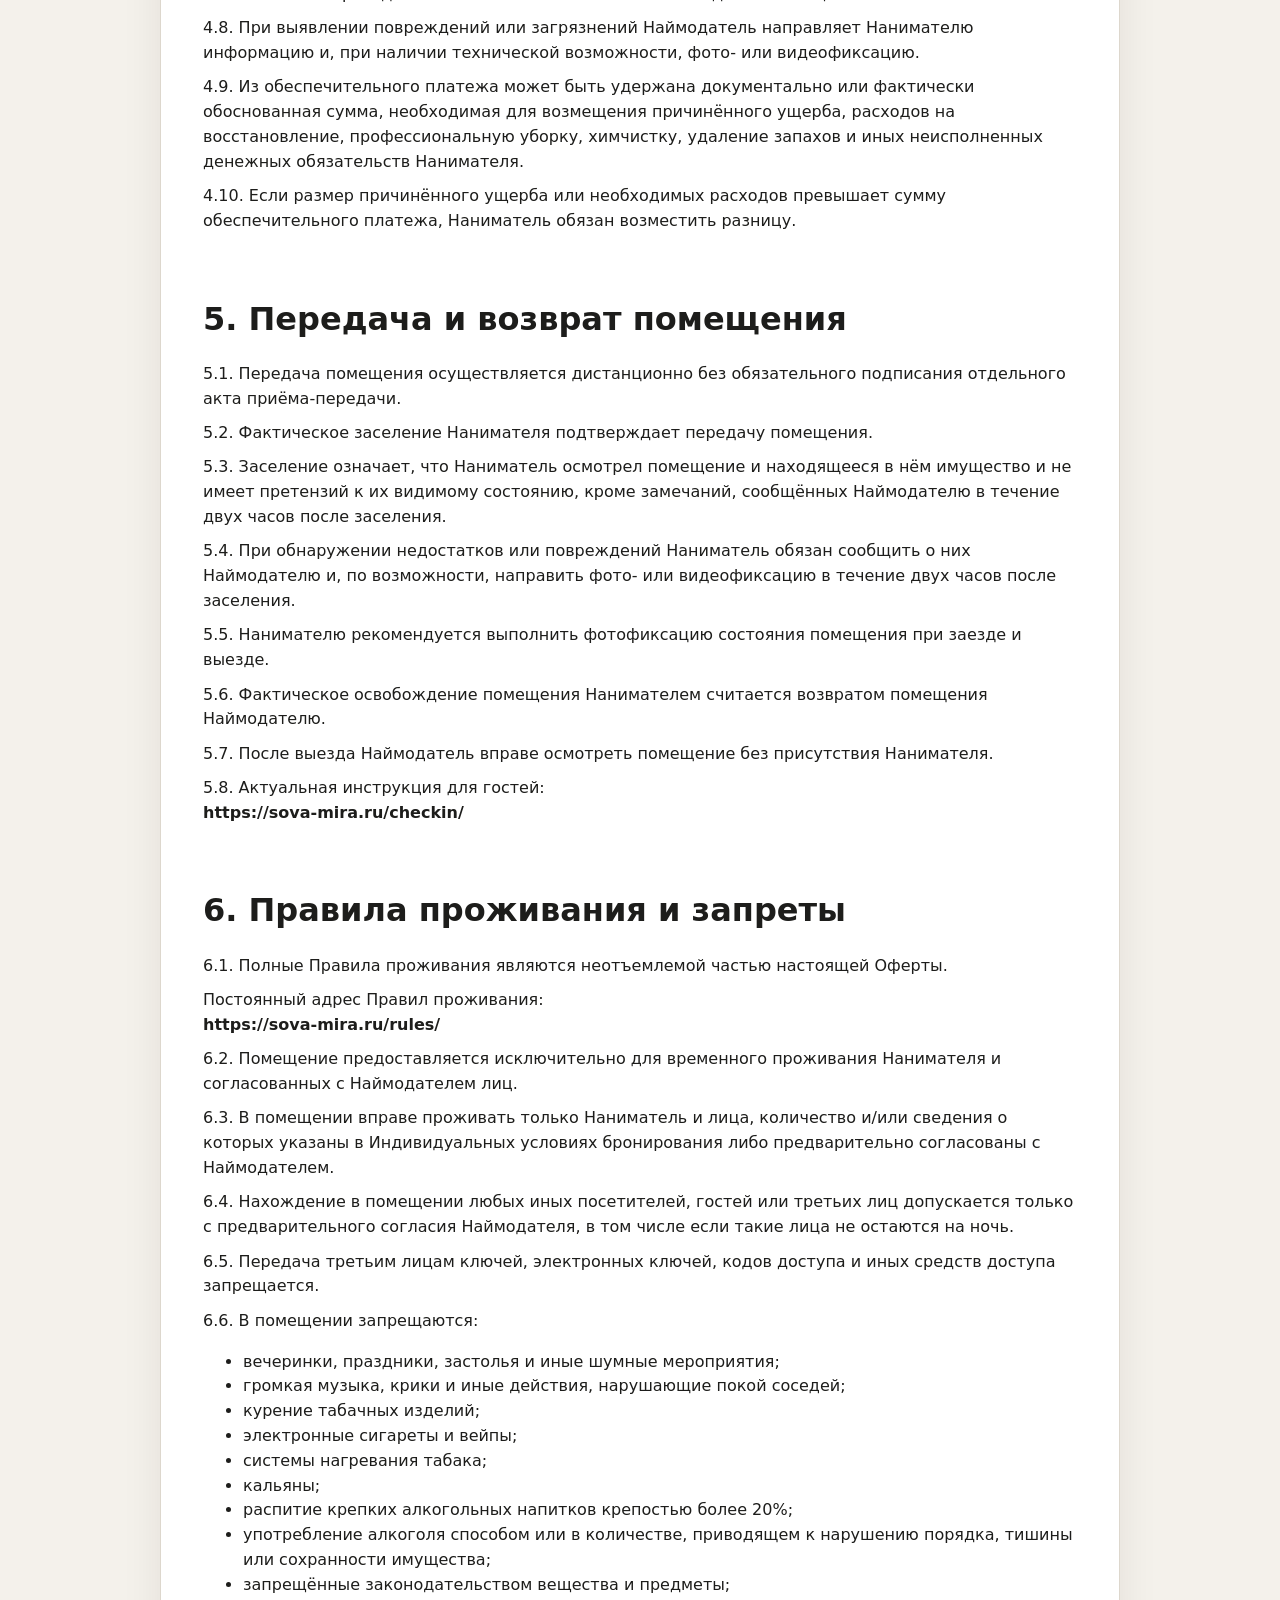
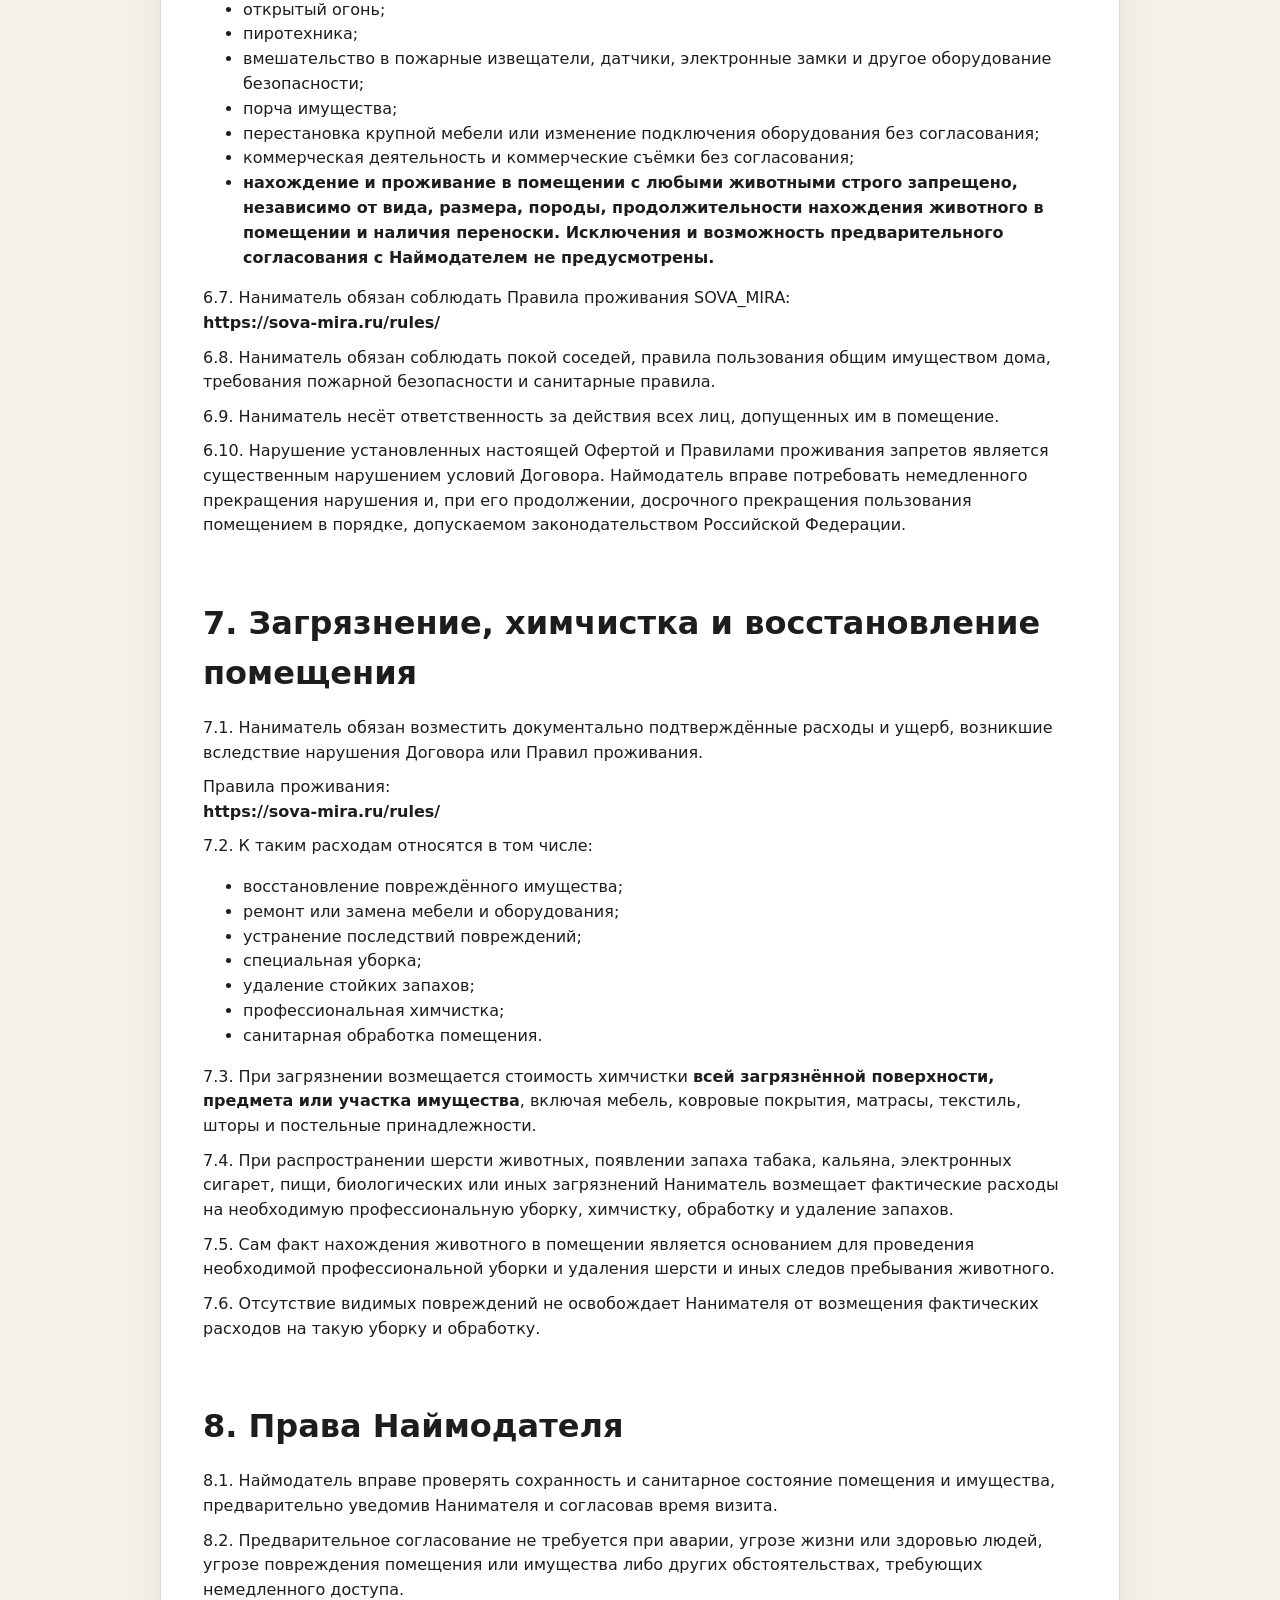
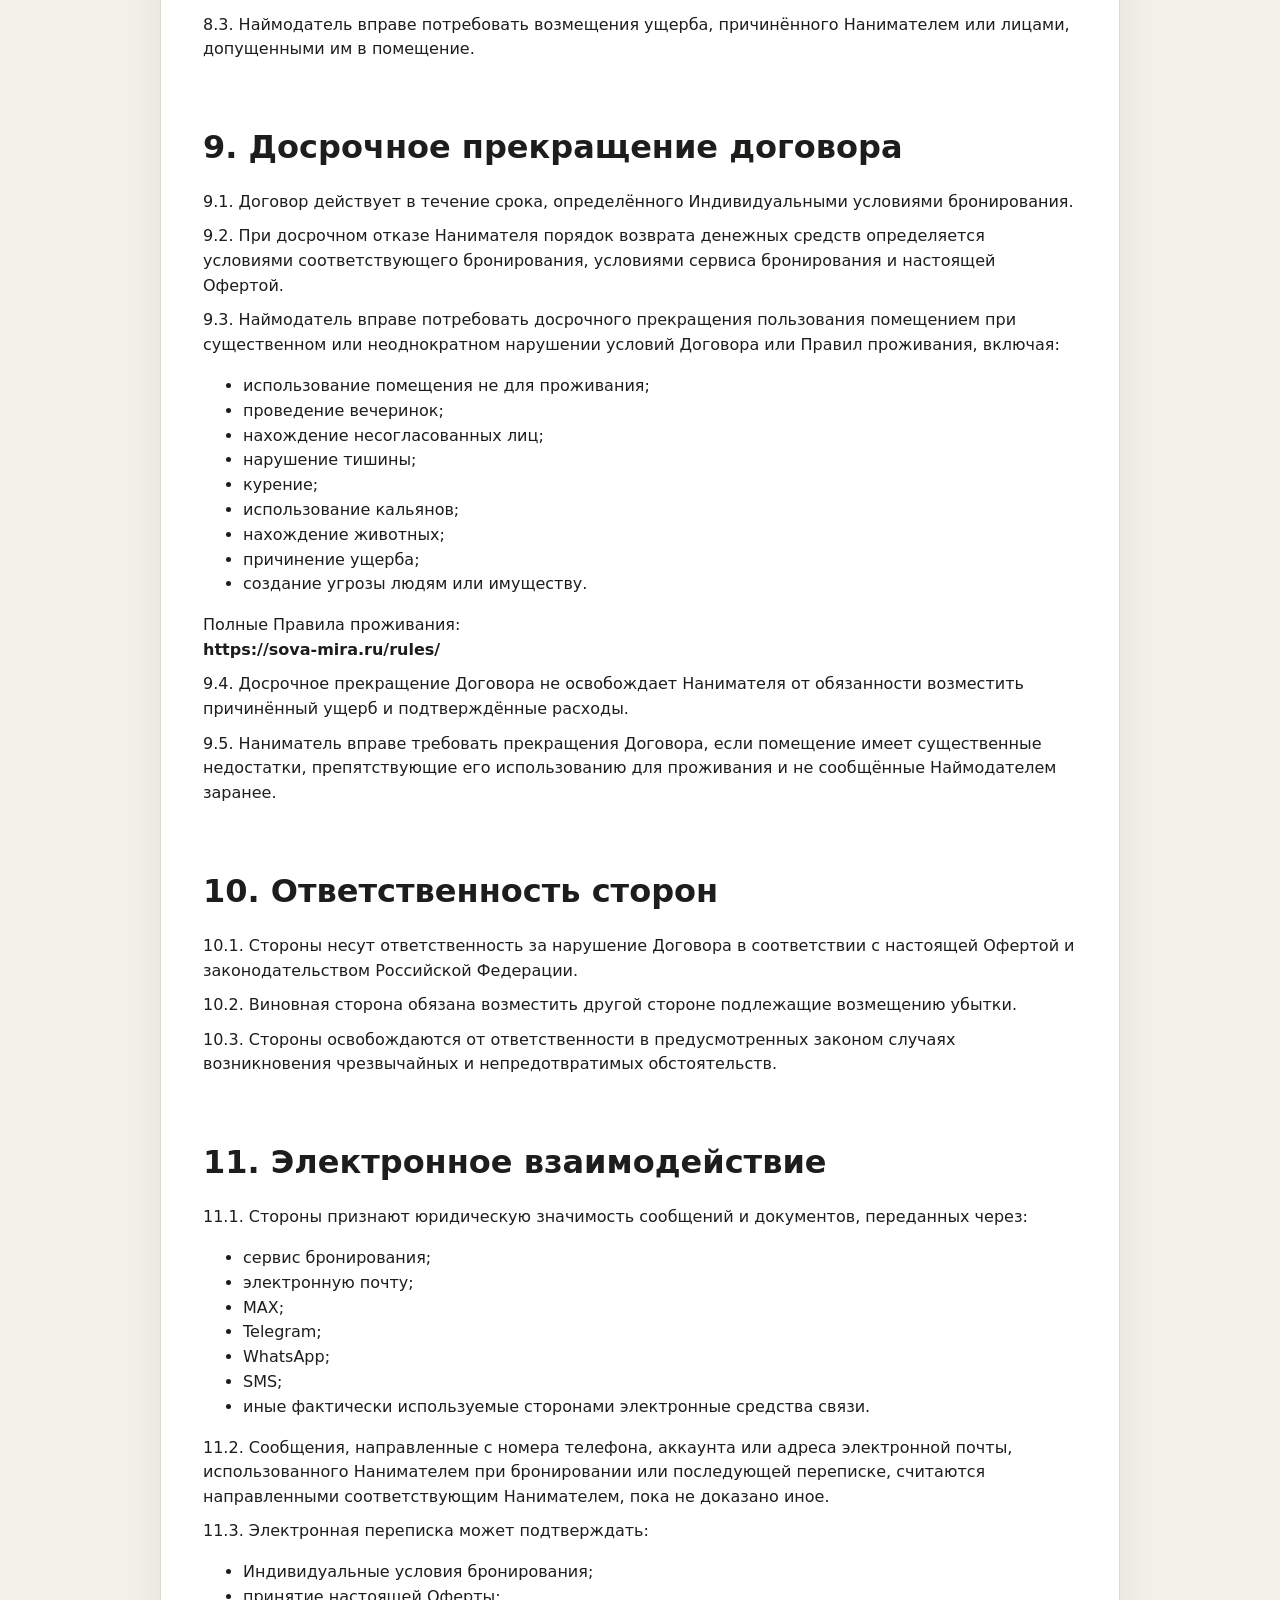
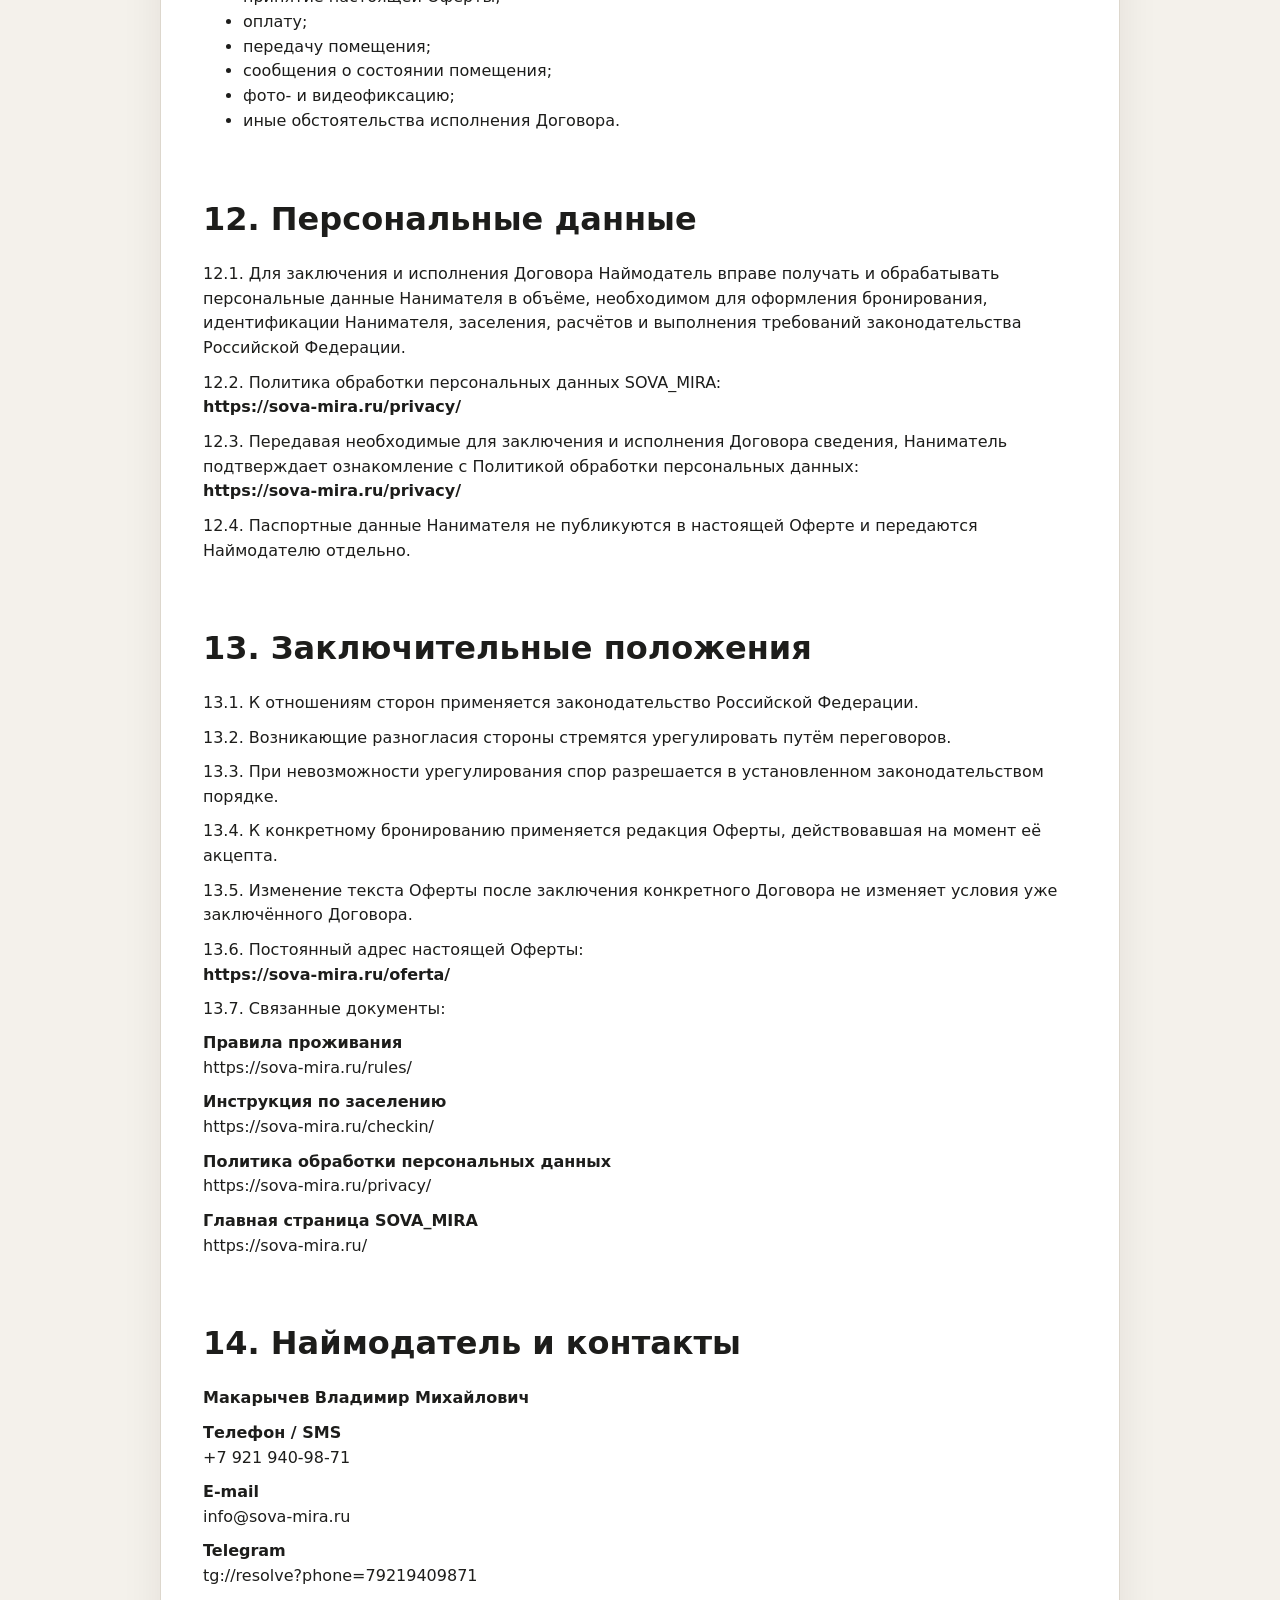
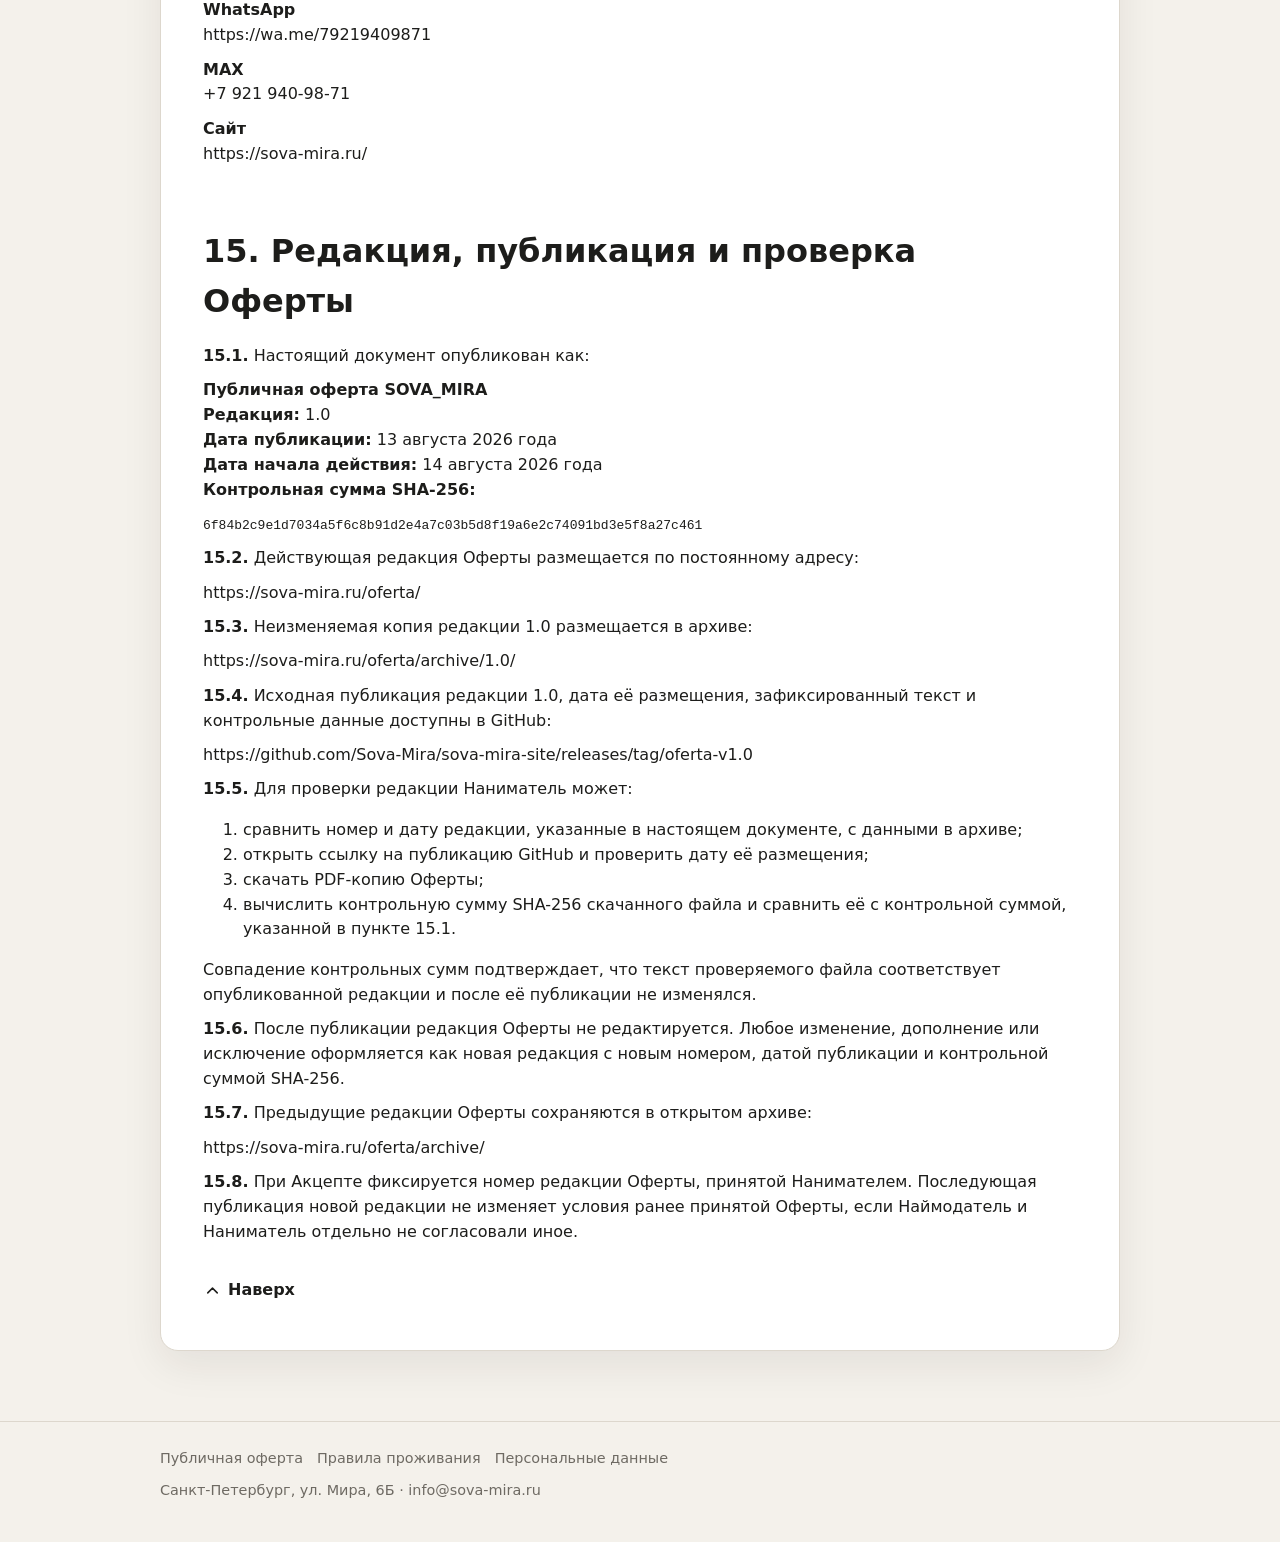
==== commit d0c27434: "Публикация SITE5" ====
--- a/oferta/index.html
+++ b/oferta/index.html
@@ -1,44 +1,35 @@
-<!doctype html>
+<!DOCTYPE html>
+
 <html lang="ru">
 <head>
-<meta charset="utf-8">
-<meta name="viewport" content="width=device-width,initial-scale=1">
+<meta charset="utf-8"/>
+<meta content="width=device-width,initial-scale=1" name="viewport"/>
 <title>Публичная оферта — SOVA_MIRA</title>
-<meta name="description" content="Публичная оферта SOVA_MIRA на заключение договора краткосрочного найма жилого помещения">
-<link rel="stylesheet" href="/assets/styles.css"><link rel="icon" href="/favicon.svg" type="image/svg+xml">
+<meta content="Публичная оферта SOVA_MIRA на заключение договора краткосрочного найма жилого помещения" name="description"/>
+<link href="/assets/styles.css" rel="stylesheet"/><link href="/favicon.svg" rel="icon" type="image/svg+xml"/>
 </head>
 <body>
 <header><div class="wrap nav">
-<a class="brand" href="/"><img src="/assets/logo.svg" alt="SOVA_MIRA"><span class="brand-copy"><span>SOVA_MIRA</span><small>Санкт-Петербург · Мира, 6Б</small></span></a>
-<button class="nav-toggle" aria-label="Меню"><span class="icon"><svg viewBox="0 0 24 24" aria-hidden="true"><path d="M4 7h16M4 12h16M4 17h16" fill="none" stroke="currentColor" stroke-width="1.9" stroke-linecap="round"/></svg></span></button>
+<a class="brand" href="/"><img alt="SOVA_MIRA" src="/assets/logo.svg"/><span class="brand-copy"><span>SOVA_MIRA</span><small>Санкт-Петербург · Мира, 6Б</small></span></a>
+<button aria-label="Меню" class="nav-toggle"><span class="icon"><svg aria-hidden="true" viewbox="0 0 24 24"><path d="M4 7h16M4 12h16M4 17h16" fill="none" stroke="currentColor" stroke-linecap="round" stroke-width="1.9"></path></svg></span></button>
 <nav>
 <a href="/common/">Общая зона</a><a href="/junior/">JUNIOR</a><a href="/double/">DOUBLE</a><a href="/loft/">LOFT</a><a href="/checkin/">Заселение</a><a href="/#contact">Связь</a>
 </nav></div></header>
-
 <main><div class="wrap">
-<div class="room-actions"><a class="btn" href="/"><span class="icon"><svg viewBox="0 0 24 24" aria-hidden="true"><path d="M15 18 9 12l6-6" fill="none" stroke="currentColor" stroke-width="1.9" stroke-linecap="round" stroke-linejoin="round"/></svg></span> На главную</a></div><article class="doc" id="top">
+<div class="room-actions"><a class="btn" href="/"><span class="icon"><svg aria-hidden="true" viewbox="0 0 24 24"><path d="M15 18 9 12l6-6" fill="none" stroke="currentColor" stroke-linecap="round" stroke-linejoin="round" stroke-width="1.9"></path></svg></span> На главную</a></div><article class="doc" id="top">
 <div class="kicker">Договорные условия</div>
 <h1>ПУБЛИЧНАЯ ОФЕРТА</h1>
 <p><strong>на заключение договора краткосрочного найма жилого помещения</strong></p>
-
 <p><strong>Редакция №1 от 13 августа 2026 года</strong></p>
-
-<p>Постоянный адрес настоящей Оферты:<br>
+<p>Постоянный адрес настоящей Оферты:<br/>
 <strong>https://sova-mira.ru/oferta/</strong></p>
-
 <p>Настоящий документ является публичной офертой о заключении договора краткосрочного найма жилого помещения.</p>
-
 <p><strong>Наймодатель:</strong> Макарычев Владимир Михайлович.</p>
-
 <p>Лицо, принимающее настоящую Оферту, далее именуется <strong>«Наниматель»</strong>.</p>
-
-<p>Информационный сайт SOVA_MIRA:<br>
+<p>Информационный сайт SOVA_MIRA:<br/>
 <strong>https://sova-mira.ru/</strong></p><div class="legal-toc"><a href="#sec-1">1</a><a href="#sec-2">2</a><a href="#sec-3">3</a><a href="#sec-4">4</a><a href="#sec-5">5</a><a href="#sec-6">6</a><a href="#sec-7">7</a><a href="#sec-8">8</a><a href="#sec-9">9</a><a href="#sec-10">10</a><a href="#sec-11">11</a><a href="#sec-12">12</a><a href="#sec-13">13</a><a href="#sec-14">14</a><a href="#sec-15">15</a></div><h2 id="sec-1">1. Общие положения</h2>
-
 <p>1.1. Настоящая Оферта определяет общие условия краткосрочного найма жилого помещения SOVA_MIRA.</p>
-
 <p>1.2. Конкретные условия каждого найма определяются Индивидуальными условиями бронирования.</p>
-
 <p>1.3. К Индивидуальным условиям бронирования относятся:</p>
 <ul>
 <li>объект размещения;</li>
@@ -51,27 +42,18 @@
 <li>размер обеспечительного платежа;</li>
 <li>иные условия, прямо согласованные Наймодателем и Нанимателем.</li>
 </ul>
-
 <p>1.4. Индивидуальные условия могут содержаться в подтверждении бронирования соответствующего сервиса, электронной переписке сторон, сообщении Наймодателя либо ином электронном документе, позволяющем определить соответствующее бронирование.</p>
-
 <p>1.5. Настоящая Оферта и Индивидуальные условия бронирования совместно образуют договор краткосрочного найма жилого помещения.</p>
-
 <p>1.6. Информация о вариантах размещения SOVA_MIRA доступна по следующим адресам:</p>
-
-<p><strong>JUNIOR</strong><br>
+<p><strong>JUNIOR</strong><br/>
 https://sova-mira.ru/junior/</p>
-
-<p><strong>DOUBLE</strong><br>
+<p><strong>DOUBLE</strong><br/>
 https://sova-mira.ru/double/</p>
-
-<p><strong>LOFT</strong><br>
+<p><strong>LOFT</strong><br/>
 https://sova-mira.ru/loft/</p>
-
-<p><strong>Общая зона</strong><br>
+<p><strong>Общая зона</strong><br/>
 https://sova-mira.ru/common/</p>
-
 <h2 id="sec-2">2. Акцепт оферты и заключение договора</h2>
-
 <p>2.1. Акцептом настоящей Оферты после предоставления Нанимателю возможности ознакомиться с ней признаётся совершение Нанимателем одного из следующих действий:</p>
 <ul>
 <li>письменное подтверждение согласия с Офертой в сервисе бронирования или мессенджере;</li>
@@ -79,86 +61,50 @@
 <li>внесение обеспечительного платежа;</li>
 <li>фактическое заселение в жилое помещение.</li>
 </ul>
-
 <p>2.2. Совершая акцепт, Наниматель подтверждает, что:</p>
 <ul>
-<li>ознакомился с настоящей Офертой:<br><strong>https://sova-mira.ru/oferta/</strong></li>
-<li>ознакомился с Правилами проживания SOVA_MIRA:<br><strong>https://sova-mira.ru/rules/</strong></li>
-<li>ознакомился с Политикой обработки персональных данных:<br><strong>https://sova-mira.ru/privacy/</strong></li>
-<li>ознакомился с Инструкцией по заселению:<br><strong>https://sova-mira.ru/checkin/</strong></li>
+<li>ознакомился с настоящей Офертой:<br/><strong>https://sova-mira.ru/oferta/</strong></li>
+<li>ознакомился с Правилами проживания SOVA_MIRA:<br/><strong>https://sova-mira.ru/rules/</strong></li>
+<li>ознакомился с Политикой обработки персональных данных:<br/><strong>https://sova-mira.ru/privacy/</strong></li>
+<li>ознакомился с Инструкцией по заселению:<br/><strong>https://sova-mira.ru/checkin/</strong></li>
 <li>понимает содержание указанных документов и принимает их условия в применимой части.</li>
 </ul>
-
 <p>2.3. Договор заключается в электронной форме без обязательного составления и подписания отдельного бумажного экземпляра.</p>
-
 <p>2.4. Переписка сторон в сервисе бронирования, посредством электронной почты, MAX, Telegram, WhatsApp, SMS и иных используемых сторонами электронных средств связи может использоваться для подтверждения заключения и исполнения Договора.</p>
-
 <h2 id="sec-3">3. Предмет договора</h2>
-
 <p>3.1. Наймодатель предоставляет Нанимателю за плату во временное владение и пользование для временного проживания жилое помещение либо изолированную часть жилого помещения, указанную в Индивидуальных условиях бронирования.</p>
-
 <p>3.2. Помещение предоставляется исключительно для проживания.</p>
-
 <p>3.3. Настоящий Договор является договором краткосрочного найма жилого помещения и не является договором оказания гостиничных услуг.</p>
-
 <p>3.4. Наймодатель не предоставляет гостиничное обслуживание, включая ежедневную уборку в период проживания, питание, круглосуточное ресепшен-обслуживание и иные гостиничные сервисы.</p>
-
 <h2 id="sec-4">4. Срок найма и расчёты</h2>
-
 <p>4.1. Срок найма, дата и время заезда, дата и время выезда определяются Индивидуальными условиями бронирования.</p>
-
 <p>4.2. Размер платы за проживание определяется Индивидуальными условиями бронирования.</p>
-
 <p>4.3. После акцепта Оферты стоимость уже заключённого Договора не может быть изменена Наймодателем в одностороннем порядке, кроме дополнительных услуг, продления проживания или иных отдельно согласованных сторонами условий.</p>
-
 <p>4.4. Если Индивидуальными условиями предусмотрен обеспечительный платёж (депозит), Наниматель обязан внести его до заселения, если сторонами не согласовано иное.</p>
-
 <p>4.5. Размер обеспечительного платежа составляет <strong>5 000 рублей</strong>, если иной размер прямо не указан в Индивидуальных условиях бронирования.</p>
-
 <p>4.6. Обеспечительный платёж обеспечивает исполнение обязательств Нанимателя, включая возмещение ущерба помещению, мебели, оборудованию, текстилю и иному имуществу.</p>
-
 <p>4.7. При отсутствии задолженности и ущерба обеспечительный платёж возвращается Нанимателю безналичным переводом в течение 24 часов после освобождения помещения.</p>
-
 <p>4.8. При выявлении повреждений или загрязнений Наймодатель направляет Нанимателю информацию и, при наличии технической возможности, фото- или видеофиксацию.</p>
-
 <p>4.9. Из обеспечительного платежа может быть удержана документально или фактически обоснованная сумма, необходимая для возмещения причинённого ущерба, расходов на восстановление, профессиональную уборку, химчистку, удаление запахов и иных неисполненных денежных обязательств Нанимателя.</p>
-
 <p>4.10. Если размер причинённого ущерба или необходимых расходов превышает сумму обеспечительного платежа, Наниматель обязан возместить разницу.</p>
-
 <h2 id="sec-5">5. Передача и возврат помещения</h2>
-
 <p>5.1. Передача помещения осуществляется дистанционно без обязательного подписания отдельного акта приёма-передачи.</p>
-
 <p>5.2. Фактическое заселение Нанимателя подтверждает передачу помещения.</p>
-
 <p>5.3. Заселение означает, что Наниматель осмотрел помещение и находящееся в нём имущество и не имеет претензий к их видимому состоянию, кроме замечаний, сообщённых Наймодателю в течение двух часов после заселения.</p>
-
 <p>5.4. При обнаружении недостатков или повреждений Наниматель обязан сообщить о них Наймодателю и, по возможности, направить фото- или видеофиксацию в течение двух часов после заселения.</p>
-
 <p>5.5. Нанимателю рекомендуется выполнить фотофиксацию состояния помещения при заезде и выезде.</p>
-
 <p>5.6. Фактическое освобождение помещения Нанимателем считается возвратом помещения Наймодателю.</p>
-
 <p>5.7. После выезда Наймодатель вправе осмотреть помещение без присутствия Нанимателя.</p>
-
-<p>5.8. Актуальная инструкция для гостей:<br>
+<p>5.8. Актуальная инструкция для гостей:<br/>
 <strong>https://sova-mira.ru/checkin/</strong></p>
-
 <h2 id="sec-6">6. Правила проживания и запреты</h2>
-
 <p>6.1. Полные Правила проживания являются неотъемлемой частью настоящей Оферты.</p>
-
-<p>Постоянный адрес Правил проживания:<br>
+<p>Постоянный адрес Правил проживания:<br/>
 <strong>https://sova-mira.ru/rules/</strong></p>
-
 <p>6.2. Помещение предоставляется исключительно для временного проживания Нанимателя и согласованных с Наймодателем лиц.</p>
-
 <p>6.3. В помещении вправе проживать только Наниматель и лица, количество и/или сведения о которых указаны в Индивидуальных условиях бронирования либо предварительно согласованы с Наймодателем.</p>
-
 <p>6.4. Нахождение в помещении любых иных посетителей, гостей или третьих лиц допускается только с предварительного согласия Наймодателя, в том числе если такие лица не остаются на ночь.</p>
-
 <p>6.5. Передача третьим лицам ключей, электронных ключей, кодов доступа и иных средств доступа запрещается.</p>
-
 <p>6.6. В помещении запрещаются:</p>
 <ul>
 <li>вечеринки, праздники, застолья и иные шумные мероприятия;</li>
@@ -176,19 +122,14 @@
 <li>порча имущества;</li>
 <li>перестановка крупной мебели или изменение подключения оборудования без согласования;</li>
 <li>коммерческая деятельность и коммерческие съёмки без согласования;</li>
-<li><strong>нахождение и проживание с любыми животными без каких-либо исключений.</strong></li>
-</ul>
-
-<p>6.7. Наниматель обязан соблюдать Правила проживания SOVA_MIRA:<br>
+<li><strong>нахождение и проживание в помещении с любыми животными строго запрещено, независимо от вида, размера, породы, продолжительности нахождения животного в помещении и наличия переноски. Исключения и возможность предварительного согласования с Наймодателем не предусмотрены.</strong></li>
+</ul>
+<p>6.7. Наниматель обязан соблюдать Правила проживания SOVA_MIRA:<br/>
+<strong>https://sova-mira.ru/rules/</strong></p><p>6.8. Наниматель обязан соблюдать покой соседей, правила пользования общим имуществом дома, требования пожарной безопасности и санитарные правила.</p><p>6.9. Наниматель несёт ответственность за действия всех лиц, допущенных им в помещение.</p><p>6.10. Нарушение установленных настоящей Офертой и Правилами проживания запретов является существенным нарушением условий Договора. Наймодатель вправе потребовать немедленного прекращения нарушения и, при его продолжении, досрочного прекращения пользования помещением в порядке, допускаемом законодательством Российской Федерации.</p>
+<h2 id="sec-7">7. Загрязнение, химчистка и восстановление помещения</h2>
+<p>7.1. Наниматель обязан возместить документально подтверждённые расходы и ущерб, возникшие вследствие нарушения Договора или Правил проживания.</p>
+<p>Правила проживания:<br/>
 <strong>https://sova-mira.ru/rules/</strong></p>
-
-<h2 id="sec-7">7. Загрязнение, химчистка и восстановление помещения</h2>
-
-<p>7.1. Наниматель обязан возместить документально подтверждённые расходы и ущерб, возникшие вследствие нарушения Договора или Правил проживания.</p>
-
-<p>Правила проживания:<br>
-<strong>https://sova-mira.ru/rules/</strong></p>
-
 <p>7.2. К таким расходам относятся в том числе:</p>
 <ul>
 <li>восстановление повреждённого имущества;</li>
@@ -199,29 +140,17 @@
 <li>профессиональная химчистка;</li>
 <li>санитарная обработка помещения.</li>
 </ul>
-
 <p>7.3. При загрязнении возмещается стоимость химчистки <strong>всей загрязнённой поверхности, предмета или участка имущества</strong>, включая мебель, ковровые покрытия, матрасы, текстиль, шторы и постельные принадлежности.</p>
-
 <p>7.4. При распространении шерсти животных, появлении запаха табака, кальяна, электронных сигарет, пищи, биологических или иных загрязнений Наниматель возмещает фактические расходы на необходимую профессиональную уборку, химчистку, обработку и удаление запахов.</p>
-
 <p>7.5. Сам факт нахождения животного в помещении является основанием для проведения необходимой профессиональной уборки и удаления шерсти и иных следов пребывания животного.</p>
-
 <p>7.6. Отсутствие видимых повреждений не освобождает Нанимателя от возмещения фактических расходов на такую уборку и обработку.</p>
-
 <h2 id="sec-8">8. Права Наймодателя</h2>
-
 <p>8.1. Наймодатель вправе проверять сохранность и санитарное состояние помещения и имущества, предварительно уведомив Нанимателя и согласовав время визита.</p>
-
 <p>8.2. Предварительное согласование не требуется при аварии, угрозе жизни или здоровью людей, угрозе повреждения помещения или имущества либо других обстоятельствах, требующих немедленного доступа.</p>
-
 <p>8.3. Наймодатель вправе потребовать возмещения ущерба, причинённого Нанимателем или лицами, допущенными им в помещение.</p>
-
 <h2 id="sec-9">9. Досрочное прекращение договора</h2>
-
 <p>9.1. Договор действует в течение срока, определённого Индивидуальными условиями бронирования.</p>
-
 <p>9.2. При досрочном отказе Нанимателя порядок возврата денежных средств определяется условиями соответствующего бронирования, условиями сервиса бронирования и настоящей Офертой.</p>
-
 <p>9.3. Наймодатель вправе потребовать досрочного прекращения пользования помещением при существенном или неоднократном нарушении условий Договора или Правил проживания, включая:</p>
 <ul>
 <li>использование помещения не для проживания;</li>
@@ -234,24 +163,15 @@
 <li>причинение ущерба;</li>
 <li>создание угрозы людям или имуществу.</li>
 </ul>
-
-<p>Полные Правила проживания:<br>
+<p>Полные Правила проживания:<br/>
 <strong>https://sova-mira.ru/rules/</strong></p>
-
 <p>9.4. Досрочное прекращение Договора не освобождает Нанимателя от обязанности возместить причинённый ущерб и подтверждённые расходы.</p>
-
 <p>9.5. Наниматель вправе требовать прекращения Договора, если помещение имеет существенные недостатки, препятствующие его использованию для проживания и не сообщённые Наймодателем заранее.</p>
-
 <h2 id="sec-10">10. Ответственность сторон</h2>
-
 <p>10.1. Стороны несут ответственность за нарушение Договора в соответствии с настоящей Офертой и законодательством Российской Федерации.</p>
-
 <p>10.2. Виновная сторона обязана возместить другой стороне подлежащие возмещению убытки.</p>
-
 <p>10.3. Стороны освобождаются от ответственности в предусмотренных законом случаях возникновения чрезвычайных и непредотвратимых обстоятельств.</p>
-
 <h2 id="sec-11">11. Электронное взаимодействие</h2>
-
 <p>11.1. Стороны признают юридическую значимость сообщений и документов, переданных через:</p>
 <ul>
 <li>сервис бронирования;</li>
@@ -262,9 +182,7 @@
 <li>SMS;</li>
 <li>иные фактически используемые сторонами электронные средства связи.</li>
 </ul>
-
 <p>11.2. Сообщения, направленные с номера телефона, аккаунта или адреса электронной почты, использованного Нанимателем при бронировании или последующей переписке, считаются направленными соответствующим Нанимателем, пока не доказано иное.</p>
-
 <p>11.3. Электронная переписка может подтверждать:</p>
 <ul>
 <li>Индивидуальные условия бронирования;</li>
@@ -275,117 +193,72 @@
 <li>фото- и видеофиксацию;</li>
 <li>иные обстоятельства исполнения Договора.</li>
 </ul>
-
 <h2 id="sec-12">12. Персональные данные</h2>
-
 <p>12.1. Для заключения и исполнения Договора Наймодатель вправе получать и обрабатывать персональные данные Нанимателя в объёме, необходимом для оформления бронирования, идентификации Нанимателя, заселения, расчётов и выполнения требований законодательства Российской Федерации.</p>
-
-<p>12.2. Политика обработки персональных данных SOVA_MIRA:<br>
+<p>12.2. Политика обработки персональных данных SOVA_MIRA:<br/>
 <strong>https://sova-mira.ru/privacy/</strong></p>
-
-<p>12.3. Передавая необходимые для заключения и исполнения Договора сведения, Наниматель подтверждает ознакомление с Политикой обработки персональных данных:<br>
+<p>12.3. Передавая необходимые для заключения и исполнения Договора сведения, Наниматель подтверждает ознакомление с Политикой обработки персональных данных:<br/>
 <strong>https://sova-mira.ru/privacy/</strong></p>
-
 <p>12.4. Паспортные данные Нанимателя не публикуются в настоящей Оферте и передаются Наймодателю отдельно.</p>
-
 <h2 id="sec-13">13. Заключительные положения</h2>
-
 <p>13.1. К отношениям сторон применяется законодательство Российской Федерации.</p>
-
 <p>13.2. Возникающие разногласия стороны стремятся урегулировать путём переговоров.</p>
-
 <p>13.3. При невозможности урегулирования спор разрешается в установленном законодательством порядке.</p>
-
 <p>13.4. К конкретному бронированию применяется редакция Оферты, действовавшая на момент её акцепта.</p>
-
 <p>13.5. Изменение текста Оферты после заключения конкретного Договора не изменяет условия уже заключённого Договора.</p>
-
-<p>13.6. Постоянный адрес настоящей Оферты:<br>
+<p>13.6. Постоянный адрес настоящей Оферты:<br/>
 <strong>https://sova-mira.ru/oferta/</strong></p>
-
 <p>13.7. Связанные документы:</p>
-
-<p><strong>Правила проживания</strong><br>
+<p><strong>Правила проживания</strong><br/>
 https://sova-mira.ru/rules/</p>
-
-<p><strong>Инструкция по заселению</strong><br>
+<p><strong>Инструкция по заселению</strong><br/>
 https://sova-mira.ru/checkin/</p>
-
-<p><strong>Политика обработки персональных данных</strong><br>
+<p><strong>Политика обработки персональных данных</strong><br/>
 https://sova-mira.ru/privacy/</p>
-
-<p><strong>Главная страница SOVA_MIRA</strong><br>
+<p><strong>Главная страница SOVA_MIRA</strong><br/>
 https://sova-mira.ru/</p>
-
 <h2 id="sec-14">14. Наймодатель и контакты</h2>
-
 <p><strong>Макарычев Владимир Михайлович</strong></p>
-
-<p><strong>Телефон / SMS</strong><br>
+<p><strong>Телефон / SMS</strong><br/>
 +7 921 940-98-71</p>
-
-<p><strong>E-mail</strong><br>
+<p><strong>E-mail</strong><br/>
 info@sova-mira.ru</p>
-
-<p><strong>Telegram</strong><br>
+<p><strong>Telegram</strong><br/>
 tg://resolve?phone=79219409871</p>
-
-<p><strong>WhatsApp</strong><br>
+<p><strong>WhatsApp</strong><br/>
 https://wa.me/79219409871</p>
-
-<p><strong>MAX</strong><br>
+<p><strong>MAX</strong><br/>
 +7 921 940-98-71</p>
-
-<p><strong>Сайт</strong><br>
+<p><strong>Сайт</strong><br/>
 https://sova-mira.ru/</p>
-
-
 <h2 id="sec-15">15. Редакция, публикация и проверка Оферты</h2>
-
 <p><strong>15.1.</strong> Настоящий документ опубликован как:</p>
-
-<p><strong>Публичная оферта SOVA_MIRA</strong><br>
-<strong>Редакция:</strong> 1.0<br>
-<strong>Дата публикации:</strong> 13 августа 2026 года<br>
-<strong>Дата начала действия:</strong> 14 августа 2026 года<br>
+<p><strong>Публичная оферта SOVA_MIRA</strong><br/>
+<strong>Редакция:</strong> 1.0<br/>
+<strong>Дата публикации:</strong> 13 августа 2026 года<br/>
+<strong>Дата начала действия:</strong> 14 августа 2026 года<br/>
 <strong>Контрольная сумма SHA-256:</strong></p>
-
 <p><code>6f84b2c9e1d7034a5f6c8b91d2e4a7c03b5d8f19a6e2c74091bd3e5f8a27c461</code></p>
-
 <p><strong>15.2.</strong> Действующая редакция Оферты размещается по постоянному адресу:</p>
-
 <p>https://sova-mira.ru/oferta/</p>
-
 <p><strong>15.3.</strong> Неизменяемая копия редакции 1.0 размещается в архиве:</p>
-
 <p>https://sova-mira.ru/oferta/archive/1.0/</p>
-
 <p><strong>15.4.</strong> Исходная публикация редакции 1.0, дата её размещения, зафиксированный текст и контрольные данные доступны в GitHub:</p>
-
 <p>https://github.com/Sova-Mira/sova-mira-site/releases/tag/oferta-v1.0</p>
-
 <p><strong>15.5.</strong> Для проверки редакции Наниматель может:</p>
-
 <ol>
 <li>сравнить номер и дату редакции, указанные в настоящем документе, с данными в архиве;</li>
 <li>открыть ссылку на публикацию GitHub и проверить дату её размещения;</li>
 <li>скачать PDF-копию Оферты;</li>
 <li>вычислить контрольную сумму SHA-256 скачанного файла и сравнить её с контрольной суммой, указанной в пункте 15.1.</li>
 </ol>
-
 <p>Совпадение контрольных сумм подтверждает, что текст проверяемого файла соответствует опубликованной редакции и после её публикации не изменялся.</p>
-
 <p><strong>15.6.</strong> После публикации редакция Оферты не редактируется. Любое изменение, дополнение или исключение оформляется как новая редакция с новым номером, датой публикации и контрольной суммой SHA-256.</p>
-
 <p><strong>15.7.</strong> Предыдущие редакции Оферты сохраняются в открытом архиве:</p>
-
 <p>https://sova-mira.ru/oferta/archive/</p>
-
 <p><strong>15.8.</strong> При Акцепте фиксируется номер редакции Оферты, принятой Нанимателем. Последующая публикация новой редакции не изменяет условия ранее принятой Оферты, если Наймодатель и Наниматель отдельно не согласовали иное.</p>
-
-<a class="back-top" href="#top"><span class="icon"><svg viewBox="0 0 24 24" aria-hidden="true"><path d="m6 15 6-6 6 6" fill="none" stroke="currentColor" stroke-width="1.9" stroke-linecap="round" stroke-linejoin="round"/></svg></span> Наверх</a></article>
+<a class="back-top" href="#top"><span class="icon"><svg aria-hidden="true" viewbox="0 0 24 24"><path d="m6 15 6-6 6 6" fill="none" stroke="currentColor" stroke-linecap="round" stroke-linejoin="round" stroke-width="1.9"></path></svg></span> Наверх</a></article>
 </div></main>
-
 <footer><div class="wrap">
 <div class="footer-links">
 <a href="/oferta/">Публичная оферта</a>
@@ -398,10 +271,10 @@
 <div class="contact-pop">
 <a href="tel:+79219409871">MAX / звонок</a>
 <a href="tg://resolve?phone=79219409871">Telegram</a>
-<a href="https://wa.me/79219409871" target="_blank" rel="noopener">WhatsApp</a>
+<a href="https://wa.me/79219409871" rel="noopener" target="_blank">WhatsApp</a>
 <a href="sms:+79219409871">SMS</a>
 <a href="mailto:info@sova-mira.ru">E-mail</a>
 </div>
-<button type="button" data-contact-toggle><span class="icon"><svg viewBox="0 0 24 24" aria-hidden="true"><path d="M4 5h16v11H8l-4 4z" fill="none" stroke="currentColor" stroke-width="1.8" stroke-linejoin="round"/></svg></span> Связаться</button>
+<button data-contact-toggle="" type="button"><span class="icon"><svg aria-hidden="true" viewbox="0 0 24 24"><path d="M4 5h16v11H8l-4 4z" fill="none" stroke="currentColor" stroke-linejoin="round" stroke-width="1.8"></path></svg></span> Связаться</button>
 </div><script src="/assets/site.js"></script></body>
 </html>
--- a/assets/styles.css
+++ b/assets/styles.css
@@ -64,3 +64,14 @@
   .floating-contact{right:12px;bottom:12px}
   .lightbox-prev{left:8px}.lightbox-next{right:8px}
 }
+
+/* Canonical SOVA_MIRA instruction: content is preserved, only presentation changes */
+.canonical-instruction{overflow-wrap:anywhere}
+.canonical-instruction details{border:1px solid var(--line);border-radius:14px;padding:13px 15px;background:#fff}
+.canonical-instruction details+div{margin-top:20px}
+.canonical-instruction summary{list-style:none}
+.canonical-instruction summary::-webkit-details-marker{display:none}
+.canonical-instruction code{overflow-wrap:anywhere}
+.canonical-instruction a{overflow-wrap:anywhere}
+.canonical-instruction h2,.canonical-instruction h3{scroll-margin-top:90px}
+.canonical-instruction details details{margin:12px 0;background:var(--bg)}
